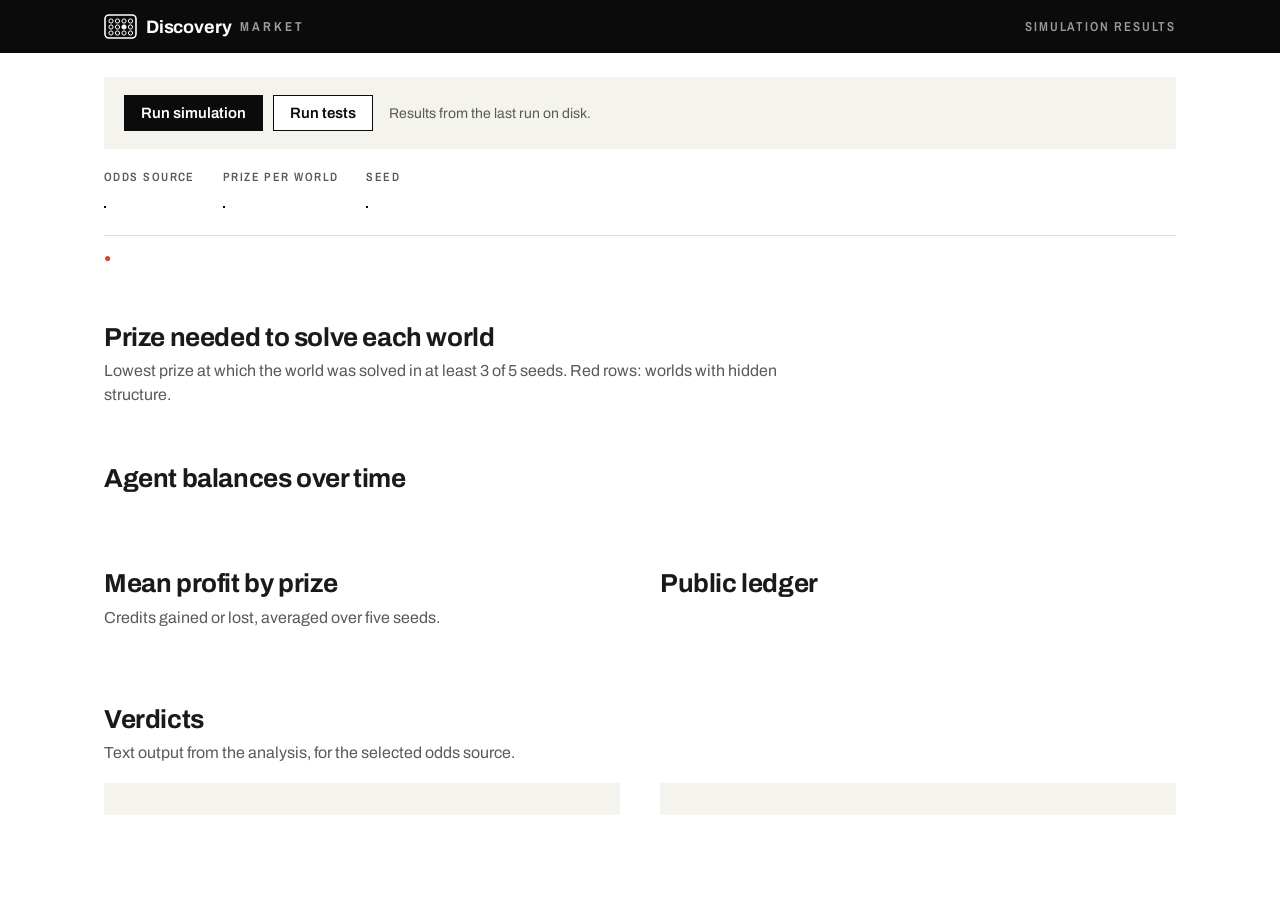
==== report_template.html @ 5d250203 "[app-report] Atomic writes, hardened app, safe embed, provenance, caption, mobile charts, README Co-" ====
<!DOCTYPE html>
<html lang="en">
<head>
<meta charset="utf-8">
<meta name="viewport" content="width=device-width, initial-scale=1">
<title>Discovery Market · Results</title>
<link rel="preconnect" href="https://fonts.googleapis.com">
<link rel="preconnect" href="https://fonts.gstatic.com" crossorigin>
<link href="https://fonts.googleapis.com/css2?family=Archivo+Narrow:wght@500;600;700&family=Archivo:wght@400;600;700&family=IBM+Plex+Mono:wght@400;500&display=swap" rel="stylesheet">
<style>
:root { --black: #0B0B0B; --ink: #1A1A1A; --ink-2: #5A5A56; --rule: #DCDBD5; --paper: #FFFFFF; --soft: #F4F3EE; --red: #D9452B;
  --sans: 'Archivo', system-ui, sans-serif; --cond: 'Archivo Narrow', 'Arial Narrow', sans-serif; --mono: 'IBM Plex Mono', ui-monospace, monospace; }
* { box-sizing: border-box; }
body { margin: 0; background: var(--paper); color: var(--ink); font: 16px/1.5 var(--sans); }
.mast { background: var(--black); color: #fff; }
.mast .in { max-width: 1120px; margin: 0 auto; padding: 14px 24px; display: flex; align-items: center; gap: 24px; flex-wrap: wrap; }
.logo { display: flex; align-items: center; gap: 9px; color: #fff; text-decoration: none; margin-right: auto; }
.lw1 { font: 700 18px/1 var(--sans); letter-spacing: -0.01em; }
.lw2 { font: 700 13px/1 var(--cond); letter-spacing: 0.22em; text-transform: uppercase; color: #9A9A96; }
.mast .page { font: 600 13px var(--cond); letter-spacing: 0.14em; text-transform: uppercase; color: #9A9A96; }
.wrap { max-width: 1120px; margin: 0 auto; padding: 0 24px 96px; }

.bar { display: flex; flex-wrap: wrap; gap: 28px; align-items: flex-end; padding: 20px 0; border-bottom: 1px solid var(--rule); position: sticky; top: 0; background: var(--paper); z-index: 2; }
.ctl label { display: block; font: 600 12px var(--cond); letter-spacing: 0.12em; text-transform: uppercase; color: var(--ink-2); margin-bottom: 6px; }
.seg { display: inline-flex; border: 1px solid var(--black); }
.seg button { font: 600 14px var(--sans); background: #fff; color: var(--ink); border: 0; padding: 7px 12px; cursor: pointer; }
.seg button + button { border-left: 1px solid var(--black); }
.seg button.on { background: var(--black); color: #fff; }
.seg button:focus-visible, .act:focus-visible { outline: 2px solid var(--red); outline-offset: 2px; }

.runbox { background: var(--soft); padding: 18px 20px; margin-top: 24px; display: none; }
.app .runbox { display: block; }
.runbox .row { display: flex; gap: 10px; flex-wrap: wrap; align-items: center; }
.act { font: 600 15px var(--sans); padding: 9px 16px; border: 1px solid var(--black); background: var(--black); color: #fff; cursor: pointer; }
.act.ghost { background: #fff; color: var(--black); }
.act[disabled] { opacity: 0.5; cursor: wait; }
.status { font: 14px var(--sans); color: var(--ink-2); margin-left: 6px; }
.status.ok { color: #1E7A45; } .status.bad { color: var(--red); }
pre.log { margin: 14px 0 0; max-height: 260px; overflow: auto; background: var(--black); color: #E6E6E2; font: 12.5px/1.5 var(--mono); padding: 14px 16px; white-space: pre-wrap; display: none; }
pre.log.show { display: block; }

h2 { font: 700 26px/1.2 var(--sans); letter-spacing: -0.015em; margin: 56px 0 6px; }
.sub { color: var(--ink-2); margin: 0 0 18px; max-width: 720px; }
svg { width: 100%; height: auto; display: block; font-family: var(--sans); }
.legend { display: flex; gap: 18px; flex-wrap: wrap; font-size: 14px; color: var(--ink-2); margin-top: 10px; }
.sw { display: inline-block; width: 18px; height: 3px; vertical-align: middle; margin-right: 6px; }

table { width: 100%; border-collapse: collapse; font-size: 15px; }
th { font: 600 12px var(--cond); letter-spacing: 0.1em; text-transform: uppercase; color: var(--ink-2); text-align: left; padding: 8px 10px 8px 0; border-bottom: 1.5px solid var(--black); }
td { padding: 8px 10px 8px 0; border-bottom: 1px solid var(--rule); }
.r { text-align: right; font-family: var(--mono); font-size: 14px; }
.neg { color: var(--red); }
.scroll { max-height: 360px; overflow: auto; border-bottom: 1.5px solid var(--black); }
.scroll thead th { position: sticky; top: 0; background: #fff; }
.two { display: grid; grid-template-columns: minmax(0, 1fr) minmax(0, 1fr); gap: 40px; }
pre.verdict { background: var(--soft); padding: 16px 18px; font: 13px/1.55 var(--mono); white-space: pre-wrap; margin: 0; }
.empty { color: var(--ink-2); font-style: italic; padding: 14px 0; }
.prov { margin: 14px 0 0; font: 600 12px var(--cond); letter-spacing: 0.1em; text-transform: uppercase; color: var(--ink-2); }
.prov::before { content: "● "; color: var(--red); }
@media (max-width: 760px) { .two { grid-template-columns: minmax(0, 1fr); } .bar { position: static; } #clearing, #balances { overflow-x: auto; } #clearing svg, #balances svg { min-width: 720px; } }
</style>
</head>
<body>
<header class="mast"><div class="in">
  <a class="logo" href="index.html"><svg width="33" height="25" viewBox="0 0 33 25" aria-hidden="true"><rect x="1" y="1" width="31" height="23" rx="4" fill="none" stroke="#fff" stroke-width="1.6"/><g fill="none" stroke="#fff" stroke-width="1"><circle cx="7" cy="7" r="2.1"/><circle cx="13.5" cy="7" r="2.1"/><circle cx="20" cy="7" r="2.1"/><circle cx="26.5" cy="7" r="2.1"/><circle cx="7" cy="13" r="2.1"/><circle cx="13.5" cy="13" r="2.1"/><circle cx="20" cy="13" r="2.1" fill="#fff"/><circle cx="26.5" cy="13" r="2.1"/><circle cx="7" cy="19" r="2.1"/><circle cx="13.5" cy="19" r="2.1"/><circle cx="20" cy="19" r="2.1"/><circle cx="26.5" cy="19" r="2.1"/></g></svg><span class="lw1">Discovery</span><span class="lw2">Market</span></a>
  <span class="page">Simulation results</span>
</div></header>

<main class="wrap">

<section class="runbox">
  <div class="row">
    <button class="act" id="btnRun">Run simulation</button>
    <button class="act ghost" id="btnTest">Run tests</button>
    <span class="status" id="status">Results from the last run on disk.</span>
  </div>
  <pre class="log" id="log"></pre>
</section>

<div class="bar">
  <div class="ctl"><label>Odds source</label><div class="seg" id="segSource"></div></div>
  <div class="ctl"><label>Prize per world</label><div class="seg" id="segPrize"></div></div>
  <div class="ctl"><label>Seed</label><div class="seg" id="segSeed"></div></div>
</div>
<p class="prov" id="prov"></p>

<h2>Prize needed to solve each world</h2>
<p class="sub">Lowest prize at which the world was solved in at least 3 of 5 seeds. Red rows: worlds with hidden structure.</p>
<div id="clearing"></div>

<h2>Agent balances over time</h2>
<p class="sub" id="balSub"></p>
<div id="balances"></div>
<div class="legend" id="balLegend"></div>

<div class="two">
  <div>
    <h2>Mean profit by prize</h2>
    <p class="sub">Credits gained or lost, averaged over five seeds.</p>
    <div id="profits"></div>
  </div>
  <div>
    <h2>Public ledger</h2>
    <p class="sub" id="ledSub"></p>
    <div id="ledger"></div>
  </div>
</div>

<h2>Verdicts</h2>
<p class="sub">Text output from the analysis, for the selected odds source.</p>
<div class="two"><pre class="verdict" id="vH1"></pre><pre class="verdict" id="vH2"></pre></div>

</main>

<script>
let DATA = /*__DATA__*/null;
const COLORS = { "opus-4.7": "#0B0B0B", "gpt-5.5": "#D9452B", "sonnet-4.6": "#8A8A85", "qwen3.5-397b": "#2F6FA8" };
const state = { source: "power", prize: 100, seed: 0 };
const $ = id => document.getElementById(id);
const esc = s => String(s).replace(/[&<>"]/g, c => ({ "&": "&amp;", "<": "&lt;", ">": "&gt;", '"': "&quot;" }[c]));
const fmt = v => (v > 0 ? "+" : v < 0 ? "−" : "") + Math.abs(Math.round(v * 10) / 10);
const nice = w => w.replace(/_/g, " ").replace(/^./, c => c.toUpperCase());

function seg(el, values, key, label) {
  el.innerHTML = values.map(v => `<button data-v="${v}" class="${String(v) === String(state[key]) ? "on" : ""}">${label ? label(v) : v}</button>`).join("");
  el.onclick = e => {
    const b = e.target.closest("button"); if (!b) return;
    state[key] = typeof state[key] === "number" ? Number(b.dataset.v) : b.dataset.v;
    render();
  };
}

function runId() { return `track_a_${state.source}_prize${state.prize}_seed${state.seed}`; }

function drawClearing() {
  const levels = [...DATA.prizes, "never"];
  const worlds = Object.keys(DATA.clearing[state.source]);
  const W = 1000, rowH = 34, top = 34, left = 170, right = 30, H = top + worlds.length * rowH + 10;
  const x = i => left + i * ((W - left - right) / (levels.length - 1));
  let s = `<svg viewBox="0 0 ${W} ${H}" role="img" aria-label="Clearing prize per world">`;
  levels.forEach((l, i) => {
    s += `<line x1="${x(i)}" y1="${top - 8}" x2="${x(i)}" y2="${H - 6}" stroke="#ECEBE6"/>`;
    s += `<text x="${x(i)}" y="18" font-size="13" text-anchor="middle" fill="#5A5A56">${l === "never" ? "never" : l}</text>`;
  });
  worlds.forEach((w, r) => {
    const y = top + r * rowH + rowH / 2, hid = DATA.hidden.includes(w);
    s += `<text x="${left - 16}" y="${y + 5}" font-size="15" text-anchor="end" fill="${hid ? "#D9452B" : "#1A1A1A"}" font-weight="${hid ? 600 : 400}">${nice(w)}</text>`;
    DATA.sources.forEach(src => {
      if (src === state.source) return;
      const i = levels.indexOf(DATA.clearing[src][w]);
      s += `<circle cx="${x(i)}" cy="${y}" r="7" fill="none" stroke="#B8B7B1" stroke-width="1.5"><title>${src}: ${DATA.clearing[src][w]}</title></circle>`;
    });
    const i = levels.indexOf(DATA.clearing[state.source][w]);
    s += `<circle cx="${x(i)}" cy="${y}" r="8" fill="${hid ? "#D9452B" : "#0B0B0B"}"><title>${state.source}: ${DATA.clearing[state.source][w]}</title></circle>`;
  });
  s += `</svg><div class="legend"><span><span class="sw" style="background:#0B0B0B;height:10px;width:10px;border-radius:50%"></span>${esc(state.source)} odds</span><span><span class="sw" style="border:1.5px solid #B8B7B1;height:10px;width:10px;border-radius:50%;background:none"></span>other odds sources, for comparison</span></div>`;
  $("clearing").innerHTML = s;
}

function drawBalances() {
  const run = DATA.balances[runId()];
  $("balSub").textContent = `${state.source} odds, prize ${state.prize} per world, seed ${state.seed}. Every agent starts with 100 credits. Each step is one payment: a run fee or a prize.`;
  if (!run || !run.steps) {
    $("balances").innerHTML = `<p class="empty">No bids in this run, since the prize never covered the expected cost.</p>`; $("balLegend").innerHTML = ""; return;
  }
  const series = run.points, N = run.steps, W = 1000, H = 340, L = 56, R = 120, Tp = 16, B = 40;
  let all = [];
  DATA.agents.forEach(a => series[a].forEach(p => all.push(p[1])));
  let lo = Math.min(0, ...all), hi = Math.max(100, ...all); const pad = (hi - lo) * 0.08; lo -= pad; hi += pad;
  const X = n => L + n / N * (W - L - R), Y = v => Tp + (hi - v) / (hi - lo) * (H - Tp - B);
  let s = `<svg viewBox="0 0 ${W} ${H}" role="img" aria-label="Agent balances, payment by payment">`;
  const step = (hi - lo) > 400 ? 100 : (hi - lo) > 160 ? 50 : 25;
  for (let v = Math.ceil(lo / step) * step; v <= hi; v += step) {
    s += `<line x1="${L}" y1="${Y(v)}" x2="${W - R}" y2="${Y(v)}" stroke="${v === 100 ? "#B8B7B1" : "#ECEBE6"}" ${v === 100 ? 'stroke-dasharray="4 4"' : ""}/>`;
    s += `<text x="${L - 8}" y="${Y(v) + 4}" font-size="12" text-anchor="end" fill="#5A5A56">${v}</text>`;
  }
  const every = Math.max(1, Math.ceil(run.ticks.length / 12));
  run.ticks.forEach(([n, t], i) => {
    if (n === 0) return;
    s += `<line x1="${X(n)}" y1="${Tp}" x2="${X(n)}" y2="${H - B}" stroke="#ECEBE6"/>`;
    if (i % every === 0) s += `<text x="${X(n)}" y="${H - 22}" font-size="11" text-anchor="middle" fill="#8A8A85">t${t}</text>`;
  });
  s += `<text x="${(L + W - R) / 2}" y="${H - 4}" font-size="12" text-anchor="middle" fill="#1A1A1A">Payments in order (${N} total); gridlines mark market ticks</text>`;
  const ends = [];
  DATA.agents.forEach(a => {
    const pts = series[a]; let d = "", last = null;
    pts.forEach(([n, v]) => { d += last === null ? `M${X(n)},${Y(v)}` : `H${X(n)}V${Y(v)}`; last = v; });
    d += `H${X(N)}`;
    s += `<path d="${d}" fill="none" stroke="${COLORS[a]}" stroke-width="2.2"/>`;
    ends.push([a, last]);
  });
  ends.sort((p, q) => q[1] - p[1]);
  let prevY = -1e9;
  ends.forEach(([a, v]) => {
    let y = Math.max(Y(v) + 4, prevY + 15); prevY = y;
    s += `<text x="${W - R + 8}" y="${y}" font-size="12" fill="${COLORS[a]}" font-weight="600">${a} ${Math.round(v)}</text>`;
  });
  $("balances").innerHTML = s + "</svg>";
  $("balLegend").innerHTML = `<span><span class="sw" style="background:none;border-top:2px dashed #B8B7B1;height:0"></span>starting balance, 100 credits</span>`;
}

function drawProfits() {
  const p = DATA.profits[state.source];
  let s = `<table><thead><tr><th>Agent</th>${DATA.prizes.map(z => `<th class="r">${z}</th>`).join("")}</tr></thead><tbody>`;
  DATA.agents.forEach(a => {
    s += `<tr><td><span class="sw" style="background:${COLORS[a]}"></span>${a}</td>`;
    DATA.prizes.forEach(z => {
      const v = p[String(z)][a];
      const sel = z === state.prize ? "font-weight:600;background:#F4F3EE" : "";
      s += `<td class="r ${v < 0 ? "neg" : ""}" style="${sel}">${v === 0 ? "0" : fmt(v)}</td>`;
    });
    s += "</tr>";
  });
  $("profits").innerHTML = s + "</tbody></table>";
}

function drawLedger() {
  const rows = DATA.ledger[runId()] || [];
  const fails = rows.filter(r => !r[3]).length;
  $("ledSub").textContent = rows.length ? `${rows.length} attempts in this run: ${rows.length - fails} passes, ${fails} failures.` : "No attempts in this run, since no agent found a bid worth the cost.";
  if (!rows.length) { $("ledger").innerHTML = ""; return; }
  let s = `<div class="scroll"><table><thead><tr><th>Public at tick</th><th>World</th><th>Agent</th><th>Result</th><th class="r">Cost</th></tr></thead><tbody>`;
  rows.forEach(([tick, w, a, ok, c]) => {
    s += `<tr><td class="r" style="text-align:left">${tick ?? "–"}</td><td>${nice(w)}</td><td>${a}</td><td class="${ok ? "" : "neg"}">${ok ? "Pass" : "Fail"}</td><td class="r">${c}</td></tr>`;
  });
  $("ledger").innerHTML = s + "</tbody></table></div>";
}

function render() {
  $("prov").textContent = DATA.provenance ? DATA.provenance.label : "";
  $("prov").dataset.kind = DATA.provenance ? DATA.provenance.kind : "";
  seg($("segSource"), DATA.sources, "source");
  seg($("segPrize"), DATA.prizes, "prize");
  seg($("segSeed"), DATA.seeds, "seed");
  drawClearing(); drawBalances(); drawProfits(); drawLedger();
  $("vH1").textContent = DATA.verdicts[`h1_${state.source}`] || "";
  $("vH2").textContent = DATA.verdicts[`h2_${state.source}`] || "";
}

async function call(path, btn, label) {
  const btns = document.querySelectorAll(".act"); btns.forEach(b => b.disabled = true);
  const st = $("status"); st.className = "status"; st.textContent = `${label}…`;
  const log = $("log"); log.classList.add("show"); log.textContent = "";
  try {
    const r = await fetch(path, { method: "POST" }); const j = await r.json();
    log.textContent = j.output; log.scrollTop = log.scrollHeight;
    st.className = "status " + (j.ok ? "ok" : "bad");
    st.textContent = j.ok ? `${label} finished in ${j.seconds}s.` : `${label} failed. Details in the log below.`;
    if (j.ok && path === "/api/run") { DATA = await (await fetch("/api/data")).json(); render(); }
  } catch (e) {
    st.className = "status bad"; st.textContent = "No response from the app server.";
  } finally { btns.forEach(b => b.disabled = false); }
}

(async function init() {
  // No embedded data means app.py served the page: fetch live data and show the run buttons.
  if (!DATA) {
    document.body.classList.add("app");
    DATA = await (await fetch("/api/data")).json();
  } else {
    document.querySelector(".logo").href = "../index.html";
  }
  $("btnRun").onclick = () => call("/api/run", $("btnRun"), "Simulation");
  $("btnTest").onclick = () => call("/api/test", $("btnTest"), "Tests");
  render();
})();
</script>
</body>
</html>
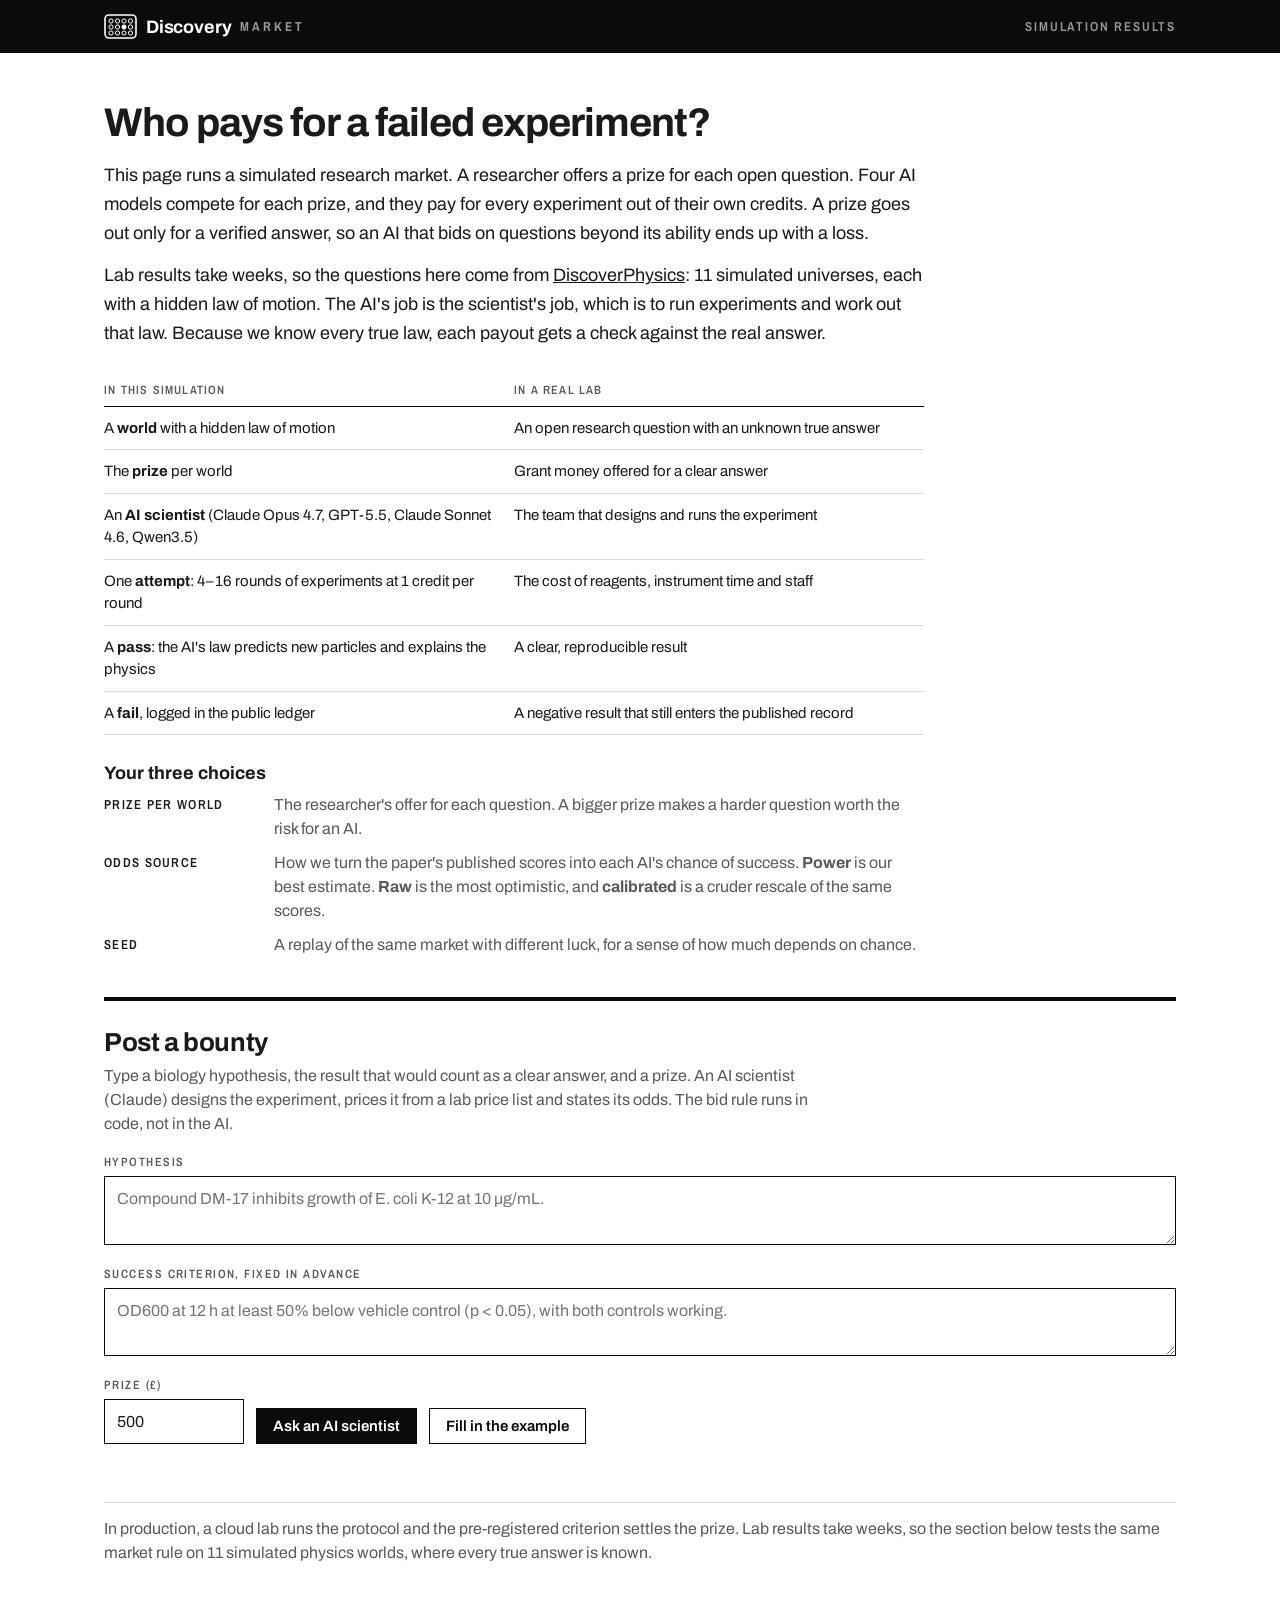
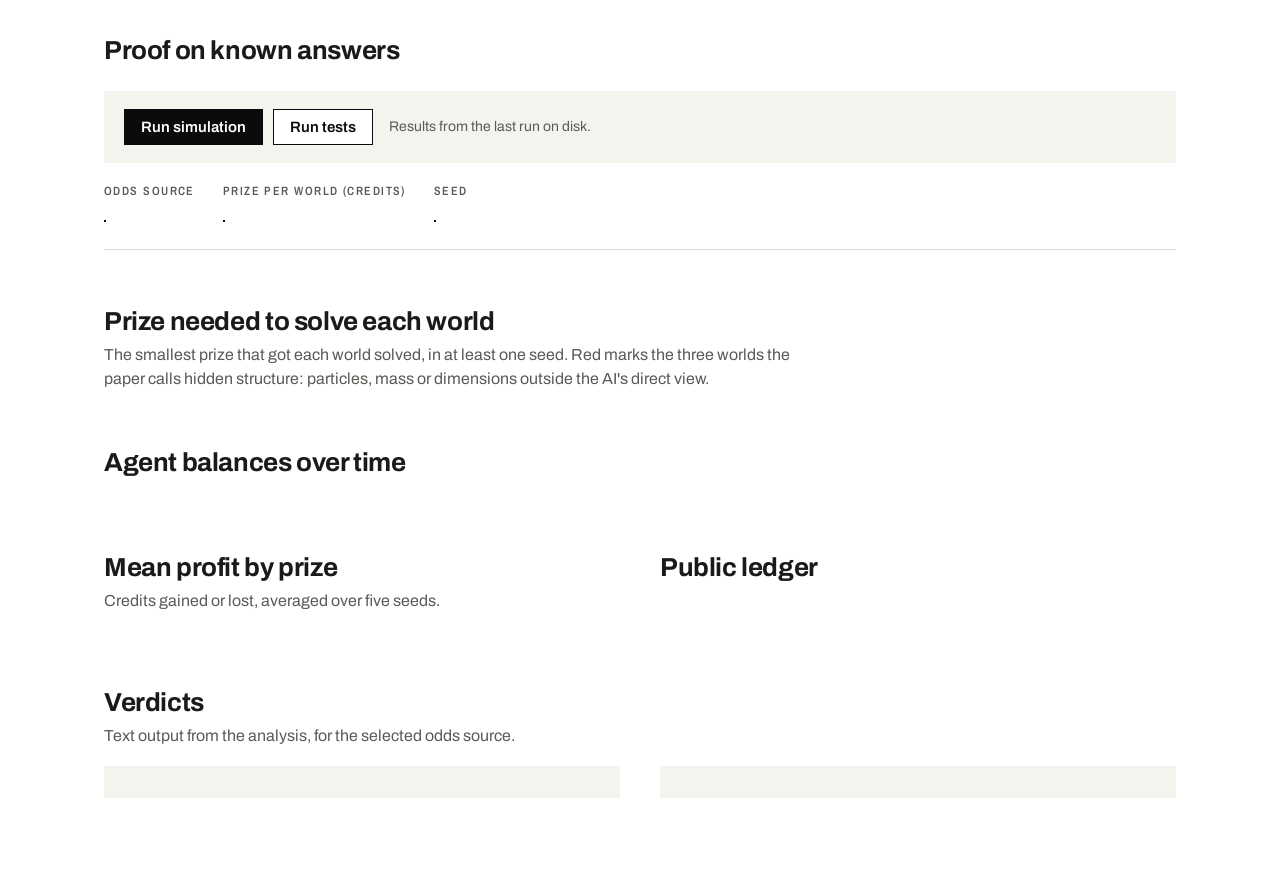
==== commit 3090a35d: "Merge real-attempts into review/dp-venue-fixes; keep upstream SubmittedAttempt Co-Authored-By: Devin" ====
--- a/report_template.html
+++ b/report_template.html
@@ -28,6 +28,38 @@
 .seg button.on { background: var(--black); color: #fff; }
 .seg button:focus-visible, .act:focus-visible { outline: 2px solid var(--red); outline-offset: 2px; }
 
+.intro { padding: 48px 0 8px; max-width: 820px; }
+.intro h1 { font: 700 40px/1.1 var(--sans); letter-spacing: -0.025em; margin: 0 0 16px; }
+.lede { font-size: 18px; line-height: 1.6; color: var(--ink); margin: 0 0 14px; }
+.intro a { color: var(--ink); }
+.map { margin: 26px 0 8px; }
+.map td { vertical-align: top; padding: 10px 16px 10px 0; }
+.map td:first-child { width: 50%; }
+.intro h3 { font: 700 18px var(--sans); margin: 28px 0 10px; }
+.choices { display: grid; grid-template-columns: 150px minmax(0, 1fr); gap: 10px 20px; margin: 0; }
+.choices dt { font: 600 13px var(--cond); letter-spacing: 0.1em; text-transform: uppercase; padding-top: 3px; }
+.choices dd { margin: 0; color: var(--ink-2); }
+@media (max-width: 760px) { .choices { grid-template-columns: minmax(0, 1fr); gap: 2px; } .choices dd { margin-bottom: 10px; } .map td:first-child { width: auto; } }
+.bounty { display: none; border-top: 4px solid var(--black); margin-top: 32px; padding-top: 8px; }
+.app .bounty { display: block; }
+.bounty h2 { margin-top: 18px; }
+.bounty label { display: block; font: 600 12px var(--cond); letter-spacing: 0.12em; text-transform: uppercase; color: var(--ink-2); margin: 14px 0 6px; }
+.bounty textarea, .bounty input { width: 100%; font: 16px/1.45 var(--sans); padding: 10px 12px; border: 1px solid var(--black); background: #fff; color: var(--ink); resize: vertical; }
+.bounty textarea:focus, .bounty input:focus { outline: 2px solid var(--red); outline-offset: 1px; }
+.brow { display: flex; gap: 12px; align-items: flex-end; flex-wrap: wrap; }
+.brow > div { width: 140px; }
+.err { color: var(--red); font-size: 14px; margin: 8px 0 0; min-height: 1em; }
+.note { color: var(--ink-2); font-size: 14px; margin: 4px 0 0; }
+.verdictline { font: 700 24px/1.3 var(--sans); letter-spacing: -0.01em; margin: 28px 0 6px; }
+.verdictline.yes { color: #1E7A45; } .verdictline.no { color: var(--red); }
+.bgrid { display: grid; grid-template-columns: minmax(0, 1.2fr) minmax(0, 1fr); gap: 40px; margin-top: 18px; }
+.bgrid h3 { font: 700 15px var(--sans); margin: 0 0 8px; }
+.bgrid ol, .bgrid ul { margin: 0 0 18px; padding-left: 20px; }
+.bgrid li { margin-bottom: 4px; }
+.tag { display: inline-block; font: 600 12px var(--cond); letter-spacing: 0.1em; text-transform: uppercase; padding: 3px 7px; background: var(--soft); margin-right: 6px; }
+.bridge { margin: 36px 0 0; padding: 14px 0; border-top: 1px solid var(--rule); color: var(--ink-2); }
+h2.proof { display: none; } .app h2.proof { display: block; }
+@media (max-width: 760px) { .bgrid { grid-template-columns: minmax(0, 1fr); } }
 .runbox { background: var(--soft); padding: 18px 20px; margin-top: 24px; display: none; }
 .app .runbox { display: block; }
 .runbox .row { display: flex; gap: 10px; flex-wrap: wrap; align-items: center; }
@@ -55,9 +87,7 @@
 .two { display: grid; grid-template-columns: minmax(0, 1fr) minmax(0, 1fr); gap: 40px; }
 pre.verdict { background: var(--soft); padding: 16px 18px; font: 13px/1.55 var(--mono); white-space: pre-wrap; margin: 0; }
 .empty { color: var(--ink-2); font-style: italic; padding: 14px 0; }
-.prov { margin: 14px 0 0; font: 600 12px var(--cond); letter-spacing: 0.1em; text-transform: uppercase; color: var(--ink-2); }
-.prov::before { content: "● "; color: var(--red); }
-@media (max-width: 760px) { .two { grid-template-columns: minmax(0, 1fr); } .bar { position: static; } #clearing, #balances { overflow-x: auto; } #clearing svg, #balances svg { min-width: 720px; } }
+@media (max-width: 760px) { .two { grid-template-columns: minmax(0, 1fr); } .bar { position: static; } }
 </style>
 </head>
 <body>
@@ -68,6 +98,52 @@
 
 <main class="wrap">
 
+<section class="intro">
+  <h1>Who pays for a failed experiment?</h1>
+  <p class="lede">This page runs a simulated research market. A researcher offers a prize for each open question. Four AI models compete for each prize, and they pay for every experiment out of their own credits. A prize goes out only for a verified answer, so an AI that bids on questions beyond its ability ends up with a loss.</p>
+  <p class="lede">Lab results take weeks, so the questions here come from <a href="https://arxiv.org/abs/2605.26087">DiscoverPhysics</a>: 11 simulated universes, each with a hidden law of motion. The AI's job is the scientist's job, which is to run experiments and work out that law. Because we know every true law, each payout gets a check against the real answer.</p>
+
+  <table class="map">
+    <thead><tr><th>In this simulation</th><th>In a real lab</th></tr></thead>
+    <tbody>
+      <tr><td>A <b>world</b> with a hidden law of motion</td><td>An open research question with an unknown true answer</td></tr>
+      <tr><td>The <b>prize</b> per world</td><td>Grant money offered for a clear answer</td></tr>
+      <tr><td>An <b>AI scientist</b> (Claude Opus 4.7, GPT-5.5, Claude Sonnet 4.6, Qwen3.5)</td><td>The team that designs and runs the experiment</td></tr>
+      <tr><td>One <b>attempt</b>: 4–16 rounds of experiments at 1 credit per round</td><td>The cost of reagents, instrument time and staff</td></tr>
+      <tr><td>A <b>pass</b>: the AI's law predicts new particles and explains the physics</td><td>A clear, reproducible result</td></tr>
+      <tr><td>A <b>fail</b>, logged in the public ledger</td><td>A negative result that still enters the published record</td></tr>
+    </tbody>
+  </table>
+
+  <h3>Your three choices</h3>
+  <dl class="choices">
+    <dt>Prize per world</dt><dd>The researcher's offer for each question. A bigger prize makes a harder question worth the risk for an AI.</dd>
+    <dt>Odds source</dt><dd>How we turn the paper's published scores into each AI's chance of success. <b>Power</b> is our best estimate. <b>Raw</b> is the most optimistic, and <b>calibrated</b> is a cruder rescale of the same scores.</dd>
+    <dt>Seed</dt><dd>A replay of the same market with different luck, for a sense of how much depends on chance.</dd>
+  </dl>
+</section>
+
+<section class="bounty">
+  <h2>Post a bounty</h2>
+  <p class="sub">Type a biology hypothesis, the result that would count as a clear answer, and a prize. An AI scientist (Claude) designs the experiment, prices it from a lab price list and states its odds. The bid rule runs in code, not in the AI.</p>
+  <form id="bForm" novalidate>
+    <label for="bHyp">Hypothesis</label>
+    <textarea id="bHyp" rows="2" placeholder="Compound DM-17 inhibits growth of E. coli K-12 at 10 µg/mL."></textarea>
+    <label for="bCrit">Success criterion, fixed in advance</label>
+    <textarea id="bCrit" rows="2" placeholder="OD600 at 12 h at least 50% below vehicle control (p &lt; 0.05), with both controls working."></textarea>
+    <div class="brow">
+      <div><label for="bPrize">Prize (£)</label><input id="bPrize" type="number" min="1" step="1" value="500"></div>
+      <button type="submit" class="act" id="bGo">Ask an AI scientist</button>
+      <button type="button" class="act ghost" id="bEx">Fill in the example</button>
+    </div>
+    <p class="err" id="bErr"></p>
+    <p class="note" id="bMode"></p>
+  </form>
+  <div id="bOut"></div>
+  <p class="bridge">In production, a cloud lab runs the protocol and the pre-registered criterion settles the prize. Lab results take weeks, so the section below tests the same market rule on 11 simulated physics worlds, where every true answer is known.</p>
+</section>
+
+<h2 class="proof">Proof on known answers</h2>
 <section class="runbox">
   <div class="row">
     <button class="act" id="btnRun">Run simulation</button>
@@ -79,13 +155,12 @@
 
 <div class="bar">
   <div class="ctl"><label>Odds source</label><div class="seg" id="segSource"></div></div>
-  <div class="ctl"><label>Prize per world</label><div class="seg" id="segPrize"></div></div>
+  <div class="ctl"><label>Prize per world (credits)</label><div class="seg" id="segPrize"></div></div>
   <div class="ctl"><label>Seed</label><div class="seg" id="segSeed"></div></div>
 </div>
-<p class="prov" id="prov"></p>
 
 <h2>Prize needed to solve each world</h2>
-<p class="sub">Lowest prize at which the world was solved in at least 3 of 5 seeds. Red rows: worlds with hidden structure.</p>
+<p class="sub">The smallest prize that got each world solved, in at least one seed. Red marks the three worlds the paper calls hidden structure: particles, mass or dimensions outside the AI's direct view.</p>
 <div id="clearing"></div>
 
 <h2>Agent balances over time</h2>
@@ -135,7 +210,7 @@
 function drawClearing() {
   const levels = [...DATA.prizes, "never"];
   const worlds = Object.keys(DATA.clearing[state.source]);
-  const W = 1000, rowH = 34, top = 34, left = 170, right = 30, H = top + worlds.length * rowH + 10;
+  const W = 1000, rowH = 44, top = 34, left = 330, right = 30, H = top + worlds.length * rowH + 10;
   const x = i => left + i * ((W - left - right) / (levels.length - 1));
   let s = `<svg viewBox="0 0 ${W} ${H}" role="img" aria-label="Clearing prize per world">`;
   levels.forEach((l, i) => {
@@ -144,7 +219,8 @@
   });
   worlds.forEach((w, r) => {
     const y = top + r * rowH + rowH / 2, hid = DATA.hidden.includes(w);
-    s += `<text x="${left - 16}" y="${y + 5}" font-size="15" text-anchor="end" fill="${hid ? "#D9452B" : "#1A1A1A"}" font-weight="${hid ? 600 : 400}">${nice(w)}</text>`;
+    s += `<text x="0" y="${y - 3}" font-size="15" fill="${hid ? "#D9452B" : "#1A1A1A"}" font-weight="600">${nice(w)}</text>`;
+    s += `<text x="0" y="${y + 14}" font-size="12.5" fill="#5A5A56">${esc((DATA.notes || {})[w] || "")}</text>`;
     DATA.sources.forEach(src => {
       if (src === state.source) return;
       const i = levels.indexOf(DATA.clearing[src][w]);
@@ -227,14 +303,72 @@
 }
 
 function render() {
-  $("prov").textContent = DATA.provenance ? DATA.provenance.label : "";
-  $("prov").dataset.kind = DATA.provenance ? DATA.provenance.kind : "";
   seg($("segSource"), DATA.sources, "source");
   seg($("segPrize"), DATA.prizes, "prize");
   seg($("segSeed"), DATA.seeds, "seed");
   drawClearing(); drawBalances(); drawProfits(); drawLedger();
   $("vH1").textContent = DATA.verdicts[`h1_${state.source}`] || "";
   $("vH2").textContent = DATA.verdicts[`h2_${state.source}`] || "";
+}
+
+
+function oddsBar(p, be) {
+  const W = 620, H = 64, L = 4, R = 4, X = v => L + Math.min(v, 1) * (W - L - R);
+  const lab = (x, y, t, c, w) => `<text x="${x}" y="${y}" font-size="13" font-weight="${w}" fill="${c}" text-anchor="${x > W * 0.7 ? "end" : "start"}">${t}</text>`;
+  return `<svg viewBox="0 0 ${W} ${H}" style="max-width:${W}px" role="img" aria-label="Stated chance ${Math.round(p * 100)} percent against break-even ${Math.round(be * 100)} percent">
+    <rect x="${L}" y="20" width="${W - L - R}" height="14" fill="#F4F3EE"/>
+    <rect x="${L}" y="20" width="${X(p) - L}" height="14" fill="${p > be ? "#0B0B0B" : "#D9452B"}"/>
+    <line x1="${X(be)}" y1="16" x2="${X(be)}" y2="38" stroke="#D9452B" stroke-width="2" stroke-dasharray="3 3"/>
+    ${lab(X(p), 13, `AI's stated chance ${Math.round(p * 100)}%`, "#0B0B0B", 600)}
+    ${lab(X(be), 54, `break-even ${Math.round(be * 100)}%`, "#D9452B", 400)}</svg>`;
+}
+
+function showBounty(r) {
+  const d = r.design, k = r.decision, li = k.line_items;
+  const src = r.source === "live" ? `<span class="tag">Live · ${esc(r.model)}</span>` : `<span class="tag">Saved example</span>`;
+  $("bOut").innerHTML = `
+    <p class="verdictline ${k.bids ? "yes" : "no"}">${esc(k.reason)}</p>
+    <p class="note">${src}${esc(r.request.hypothesis)} · prize £${r.request.prize}</p>
+    ${oddsBar(k.p, k.break_even)}
+    <div class="bgrid">
+      <div>
+        <h3>Proposed protocol</h3><ol>${d.protocol_steps.map(x => `<li>${esc(x)}</li>`).join("")}</ol>
+        <h3>Controls</h3><ul>${d.controls.map(x => `<li>${esc(x)}</li>`).join("")}</ul>
+        <h3>Result that would refute the hypothesis</h3><p>${esc(d.result_that_would_refute)}</p>
+      </div>
+      <div>
+        <h3>Cost, from the lab price list</h3>
+        <table><thead><tr><th>Item</th><th class="r">Qty</th><th class="r">£</th></tr></thead><tbody>
+        ${li.map(x => `<tr><td>${esc(x.item)}</td><td class="r">${x.quantity}</td><td class="r">${x.cost.toFixed(2)}</td></tr>`).join("")}
+        <tr><td><b>Total</b></td><td></td><td class="r"><b>${k.cost.toFixed(2)}</b></td></tr></tbody></table>
+        <h3 style="margin-top:18px">Why ${Math.round(k.p * 100)}%</h3><p>${esc(d.why_this_probability)}</p>
+        <h3>Main risks</h3><ul>${d.main_risks.map(x => `<li>${esc(x)}</li>`).join("")}</ul>
+        <h3>Biosafety</h3><p>BSL-${d.biosafety_level}. ${esc(d.safety_notes)}</p>
+      </div>
+    </div>`;
+}
+
+async function initBounty() {
+  const info = await (await fetch("/api/bounty/info")).json();
+  $("bMode").textContent = info.live
+    ? `Live mode: each request calls ${info.model}.`
+    : "No ANTHROPIC_API_KEY found, so the button shows a saved example instead of a live design. Add the key to a .env file and restart the app for live mode.";
+  $("bEx").onclick = () => { $("bHyp").value = info.example.hypothesis; $("bCrit").value = info.example.criterion; $("bPrize").value = info.example.prize; $("bErr").textContent = ""; };
+  ["bHyp", "bCrit", "bPrize"].forEach(id => $(id).addEventListener("input", () => { $("bErr").textContent = ""; }));
+  $("bForm").onsubmit = async e => {
+    e.preventDefault();
+    const hyp = $("bHyp").value.trim(), crit = $("bCrit").value.trim(), prize = Number($("bPrize").value);
+    if (info.live && (!hyp || !crit)) { $("bErr").textContent = "Enter a hypothesis and a success criterion first."; return; }
+    if (info.live && !(prize > 0)) { $("bErr").textContent = "Enter a prize above zero."; return; }
+    const go = $("bGo"); go.disabled = true; go.textContent = info.live ? "Designing the experiment…" : "Loading the example…";
+    try {
+      const r = await (await fetch("/api/bounty", { method: "POST", headers: { "Content-Type": "application/json" },
+        body: JSON.stringify(info.live ? { hypothesis: hyp, criterion: crit, prize } : info.example) })).json();
+      if (!r.ok) { $("bErr").textContent = r.error; return; }
+      showBounty(r);
+    } catch (err) { $("bErr").textContent = "No response from the app server."; }
+    finally { go.disabled = false; go.textContent = "Ask an AI scientist"; }
+  };
 }
 
 async function call(path, btn, label) {
@@ -245,7 +379,7 @@
     const r = await fetch(path, { method: "POST" }); const j = await r.json();
     log.textContent = j.output; log.scrollTop = log.scrollHeight;
     st.className = "status " + (j.ok ? "ok" : "bad");
-    st.textContent = j.ok ? `${label} finished in ${j.seconds}s.` : `${label} failed. Details in the log below.`;
+    st.textContent = j.ok ? `${label} finished in ${j.seconds}s.` : `${label} failed. Details in the log.`;
     if (j.ok && path === "/api/run") { DATA = await (await fetch("/api/data")).json(); render(); }
   } catch (e) {
     st.className = "status bad"; st.textContent = "No response from the app server.";
@@ -257,6 +391,7 @@
   if (!DATA) {
     document.body.classList.add("app");
     DATA = await (await fetch("/api/data")).json();
+    initBounty();
   } else {
     document.querySelector(".logo").href = "../index.html";
   }
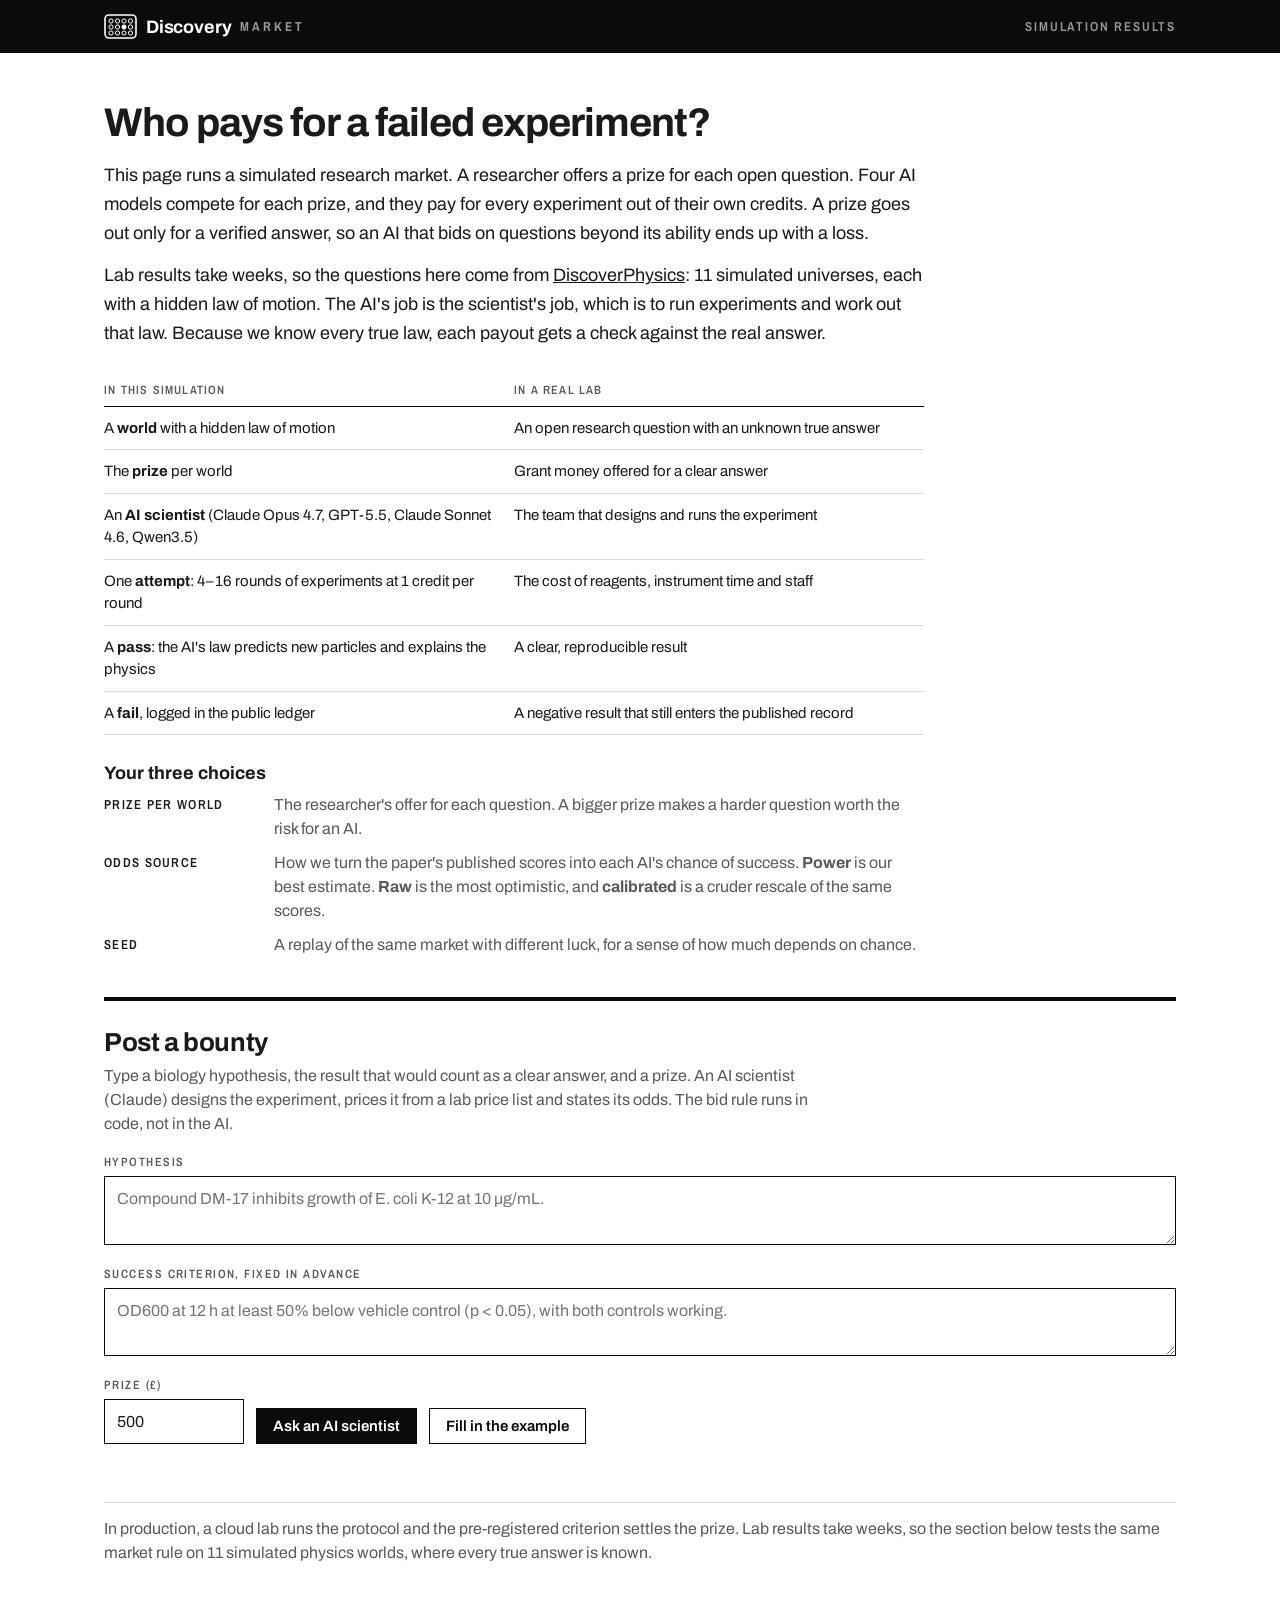
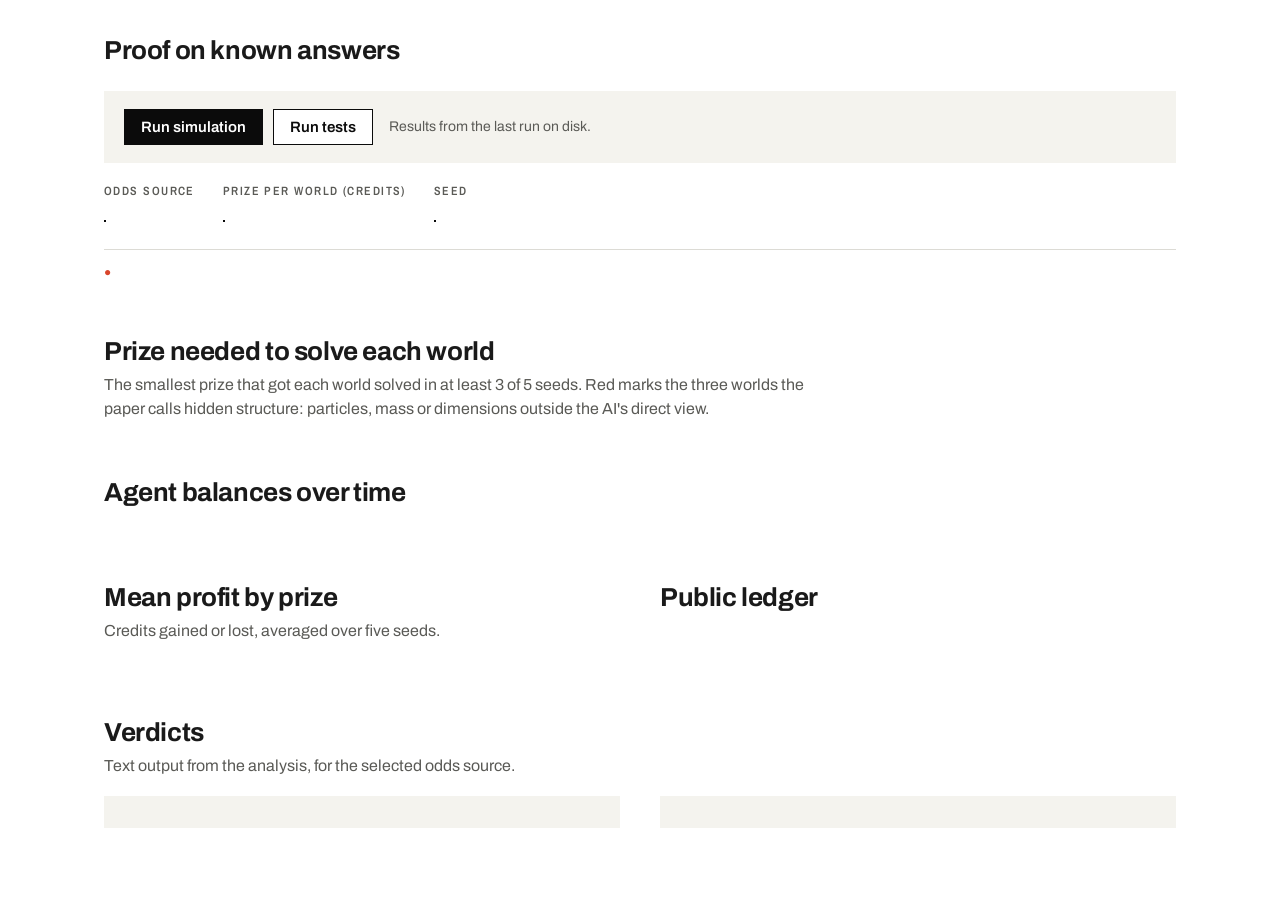
==== commit 527b8884: "Merge 04840d1 into review/repro-dashboard-fixes (bounty routes behind localhost check, caption rule)" ====
--- a/report_template.html
+++ b/report_template.html
@@ -87,7 +87,9 @@
 .two { display: grid; grid-template-columns: minmax(0, 1fr) minmax(0, 1fr); gap: 40px; }
 pre.verdict { background: var(--soft); padding: 16px 18px; font: 13px/1.55 var(--mono); white-space: pre-wrap; margin: 0; }
 .empty { color: var(--ink-2); font-style: italic; padding: 14px 0; }
-@media (max-width: 760px) { .two { grid-template-columns: minmax(0, 1fr); } .bar { position: static; } }
+.prov { margin: 14px 0 0; font: 600 12px var(--cond); letter-spacing: 0.1em; text-transform: uppercase; color: var(--ink-2); }
+.prov::before { content: "● "; color: var(--red); }
+@media (max-width: 760px) { .two { grid-template-columns: minmax(0, 1fr); } .bar { position: static; } #clearing, #balances { overflow-x: auto; } #clearing svg, #balances svg { min-width: 720px; } }
 </style>
 </head>
 <body>
@@ -158,9 +160,10 @@
   <div class="ctl"><label>Prize per world (credits)</label><div class="seg" id="segPrize"></div></div>
   <div class="ctl"><label>Seed</label><div class="seg" id="segSeed"></div></div>
 </div>
+<p class="prov" id="prov"></p>
 
 <h2>Prize needed to solve each world</h2>
-<p class="sub">The smallest prize that got each world solved, in at least one seed. Red marks the three worlds the paper calls hidden structure: particles, mass or dimensions outside the AI's direct view.</p>
+<p class="sub">The smallest prize that got each world solved in at least 3 of 5 seeds. Red marks the three worlds the paper calls hidden structure: particles, mass or dimensions outside the AI's direct view.</p>
 <div id="clearing"></div>
 
 <h2>Agent balances over time</h2>
@@ -303,6 +306,8 @@
 }
 
 function render() {
+  $("prov").textContent = DATA.provenance ? DATA.provenance.label : "";
+  $("prov").dataset.kind = DATA.provenance ? DATA.provenance.kind : "";
   seg($("segSource"), DATA.sources, "source");
   seg($("segPrize"), DATA.prizes, "prize");
   seg($("segSeed"), DATA.seeds, "seed");
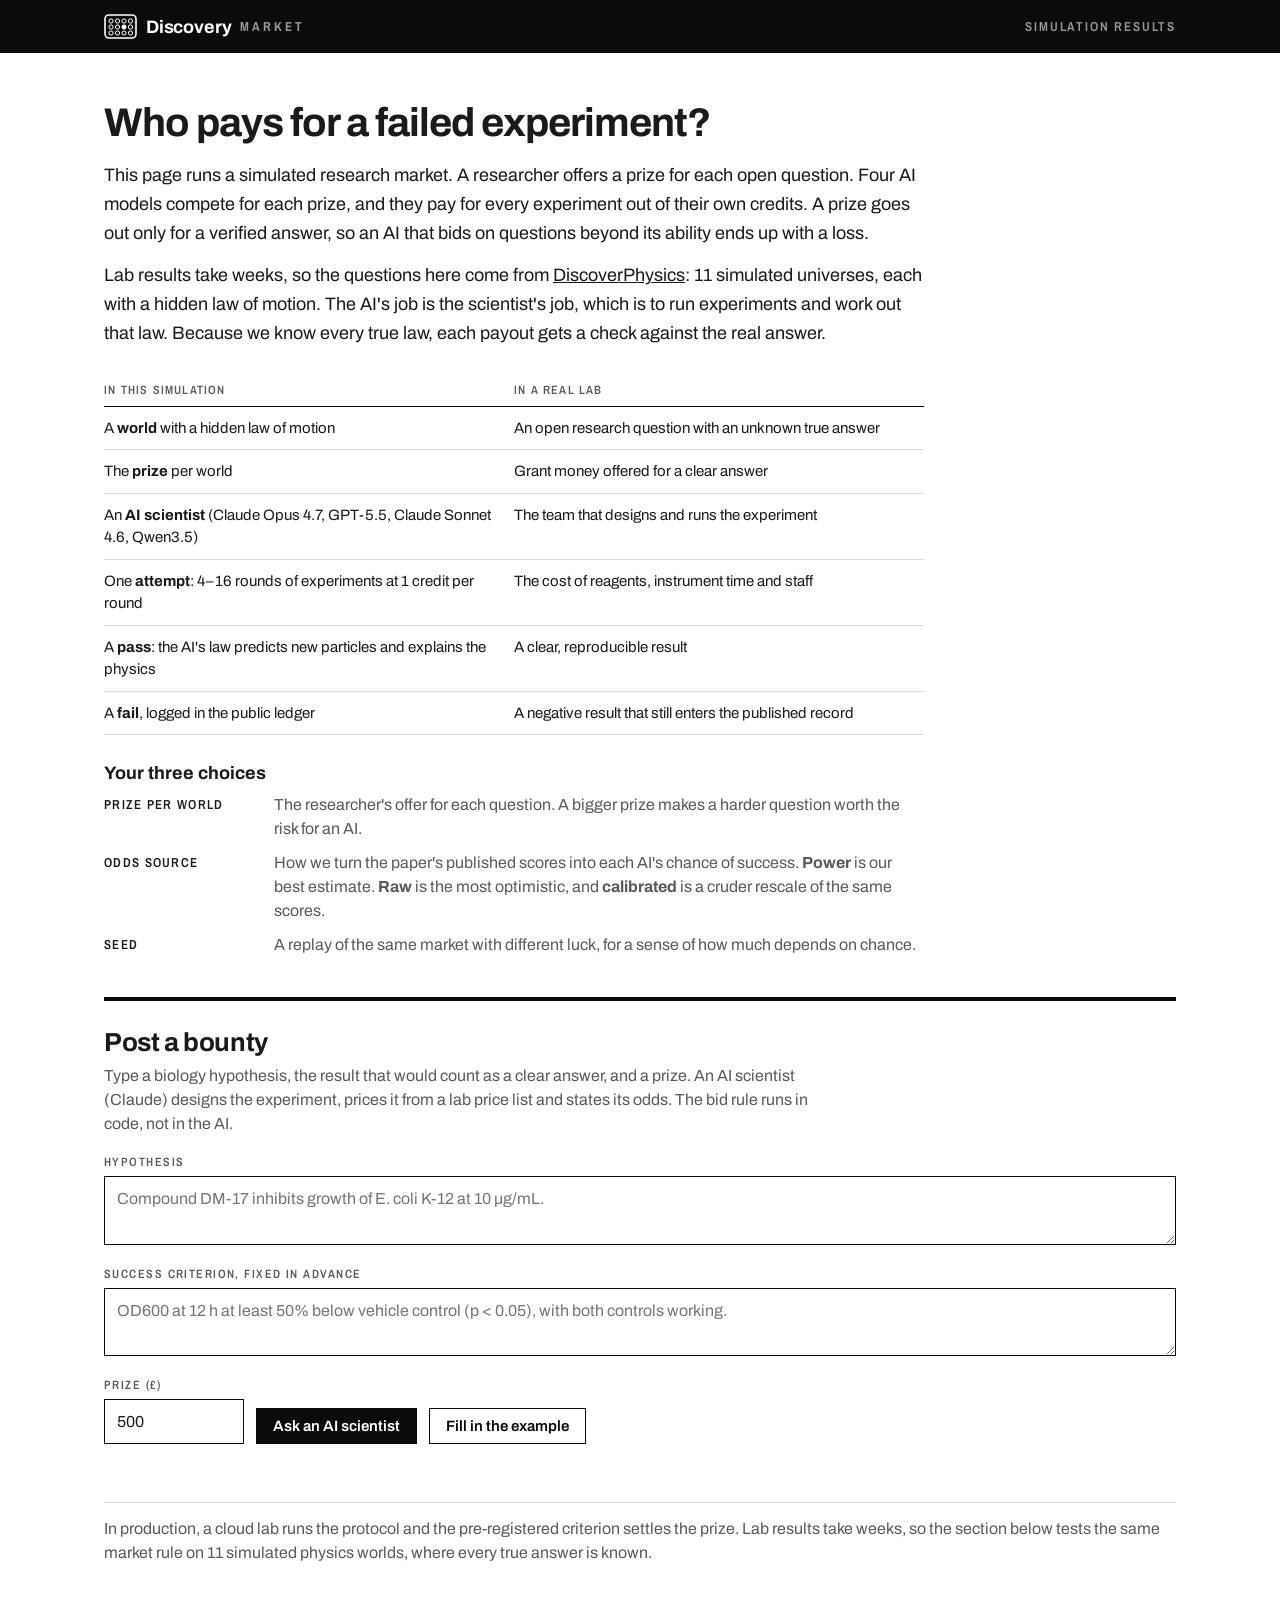
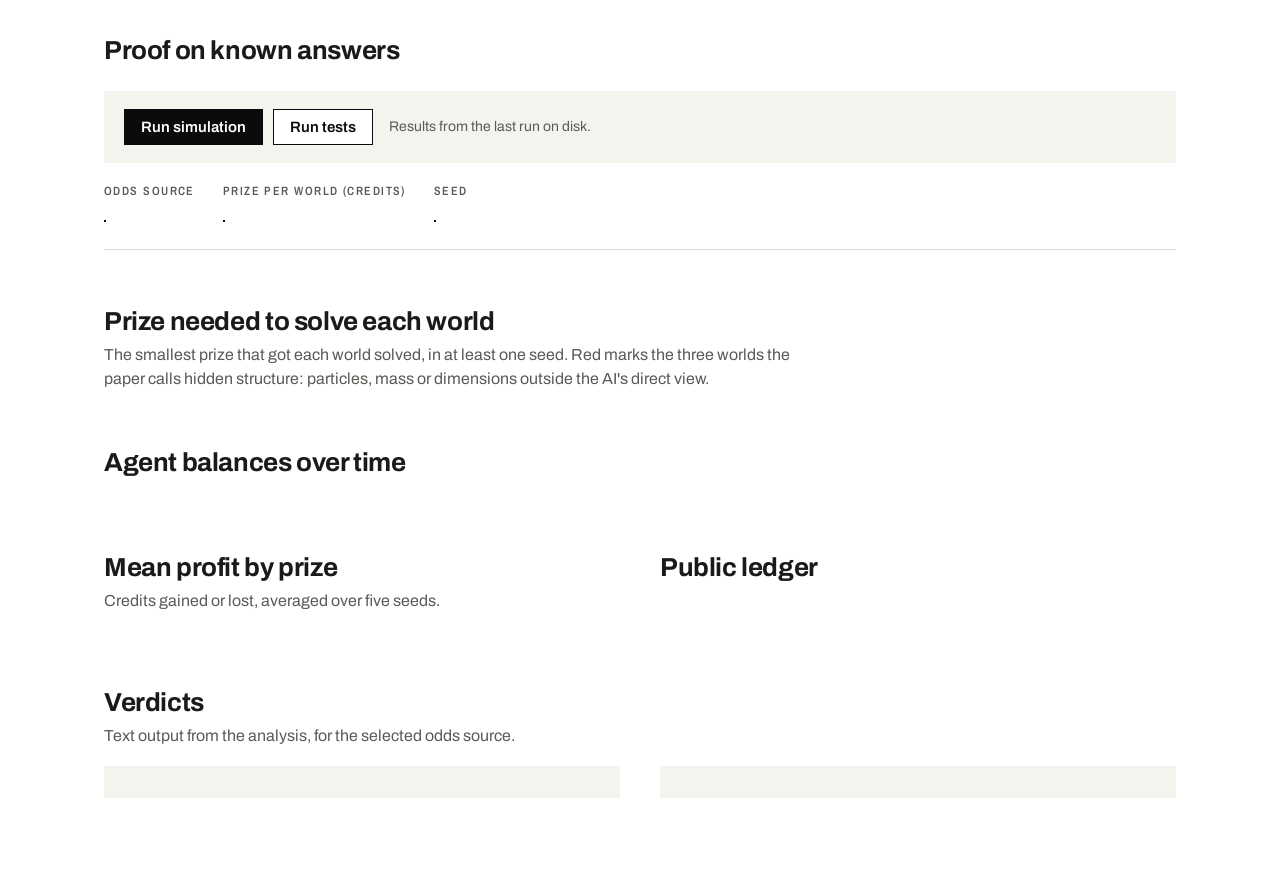
==== commit b4786809: "Merge real-attempts into phase5/forcebench Co-Authored-By: Devin AI <158243242+devin-ai-integration[" ====
--- a/report_template.html
+++ b/report_template.html
@@ -87,9 +87,7 @@
 .two { display: grid; grid-template-columns: minmax(0, 1fr) minmax(0, 1fr); gap: 40px; }
 pre.verdict { background: var(--soft); padding: 16px 18px; font: 13px/1.55 var(--mono); white-space: pre-wrap; margin: 0; }
 .empty { color: var(--ink-2); font-style: italic; padding: 14px 0; }
-.prov { margin: 14px 0 0; font: 600 12px var(--cond); letter-spacing: 0.1em; text-transform: uppercase; color: var(--ink-2); }
-.prov::before { content: "● "; color: var(--red); }
-@media (max-width: 760px) { .two { grid-template-columns: minmax(0, 1fr); } .bar { position: static; } #clearing, #balances { overflow-x: auto; } #clearing svg, #balances svg { min-width: 720px; } }
+@media (max-width: 760px) { .two { grid-template-columns: minmax(0, 1fr); } .bar { position: static; } }
 </style>
 </head>
 <body>
@@ -160,10 +158,9 @@
   <div class="ctl"><label>Prize per world (credits)</label><div class="seg" id="segPrize"></div></div>
   <div class="ctl"><label>Seed</label><div class="seg" id="segSeed"></div></div>
 </div>
-<p class="prov" id="prov"></p>
 
 <h2>Prize needed to solve each world</h2>
-<p class="sub">The smallest prize that got each world solved in at least 3 of 5 seeds. Red marks the three worlds the paper calls hidden structure: particles, mass or dimensions outside the AI's direct view.</p>
+<p class="sub">The smallest prize that got each world solved, in at least one seed. Red marks the three worlds the paper calls hidden structure: particles, mass or dimensions outside the AI's direct view.</p>
 <div id="clearing"></div>
 
 <h2>Agent balances over time</h2>
@@ -306,8 +303,6 @@
 }
 
 function render() {
-  $("prov").textContent = DATA.provenance ? DATA.provenance.label : "";
-  $("prov").dataset.kind = DATA.provenance ? DATA.provenance.kind : "";
   seg($("segSource"), DATA.sources, "source");
   seg($("segPrize"), DATA.prizes, "prize");
   seg($("segSeed"), DATA.seeds, "seed");
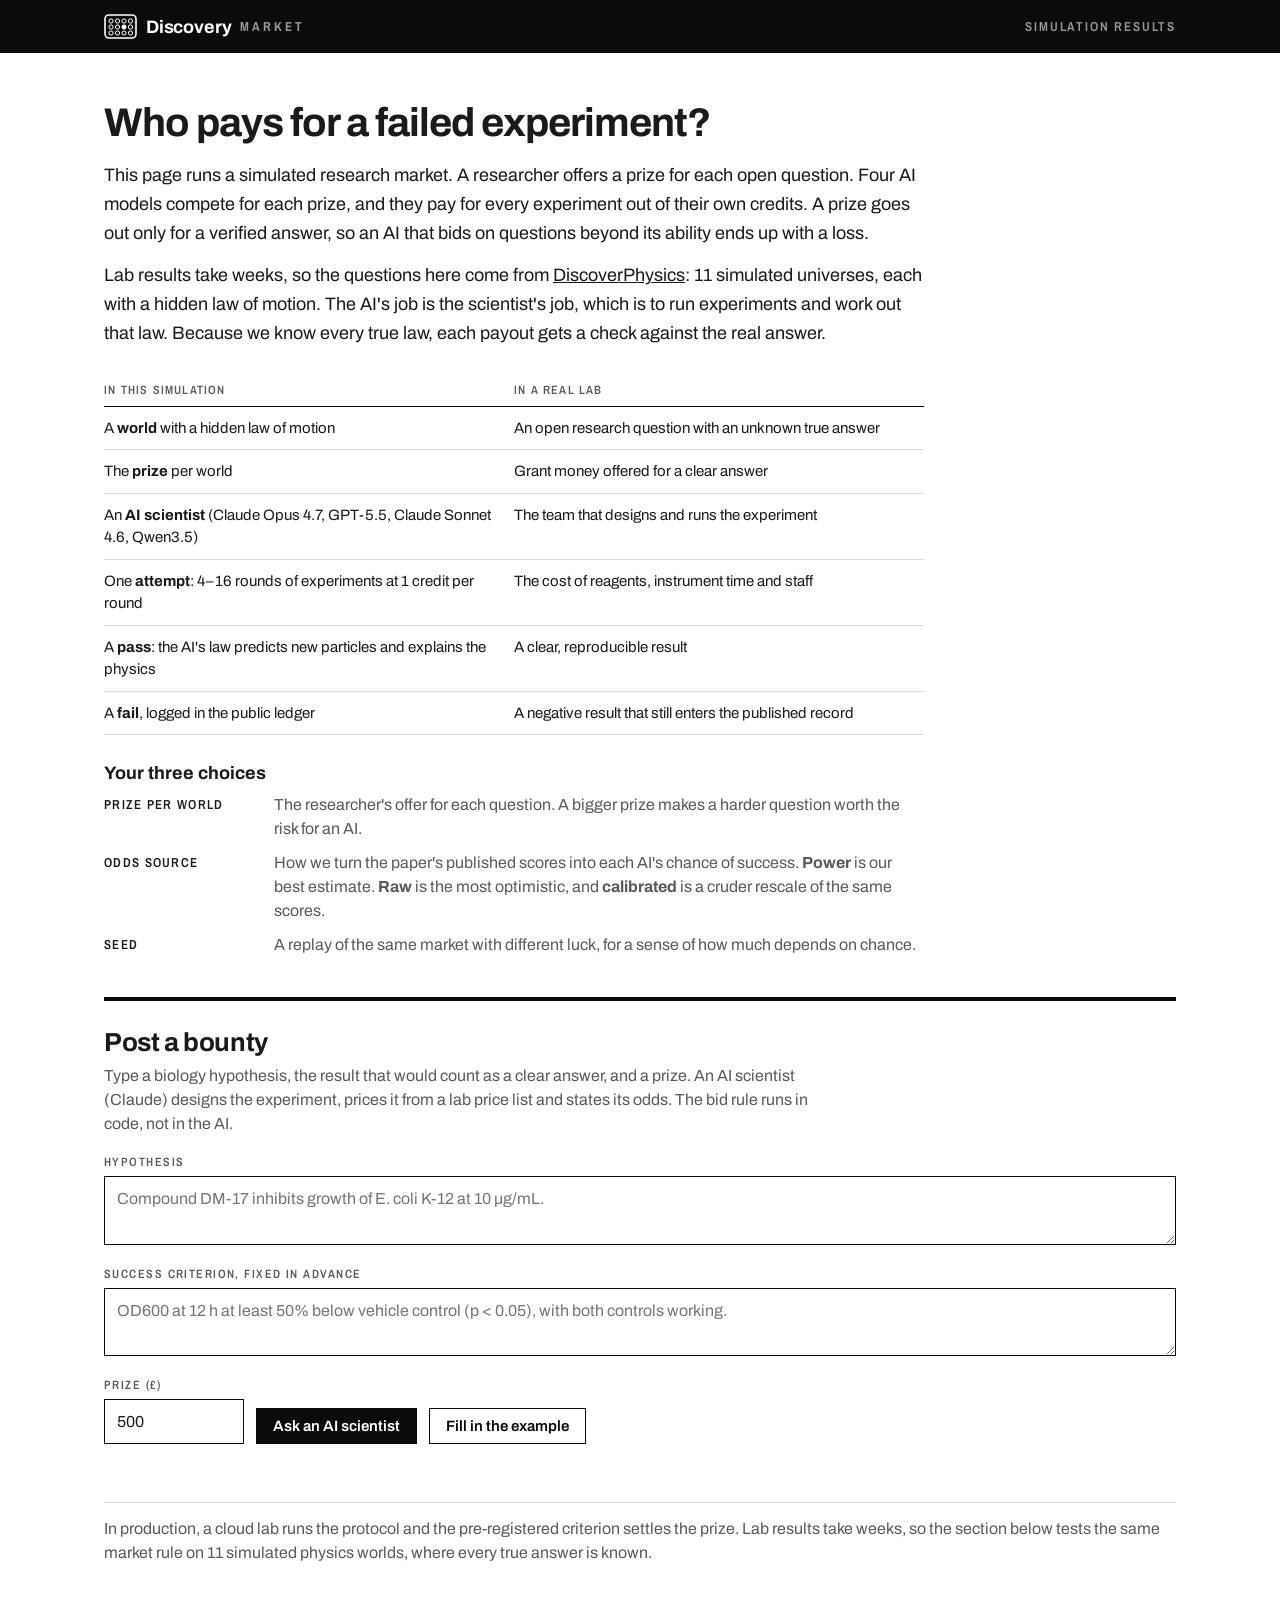
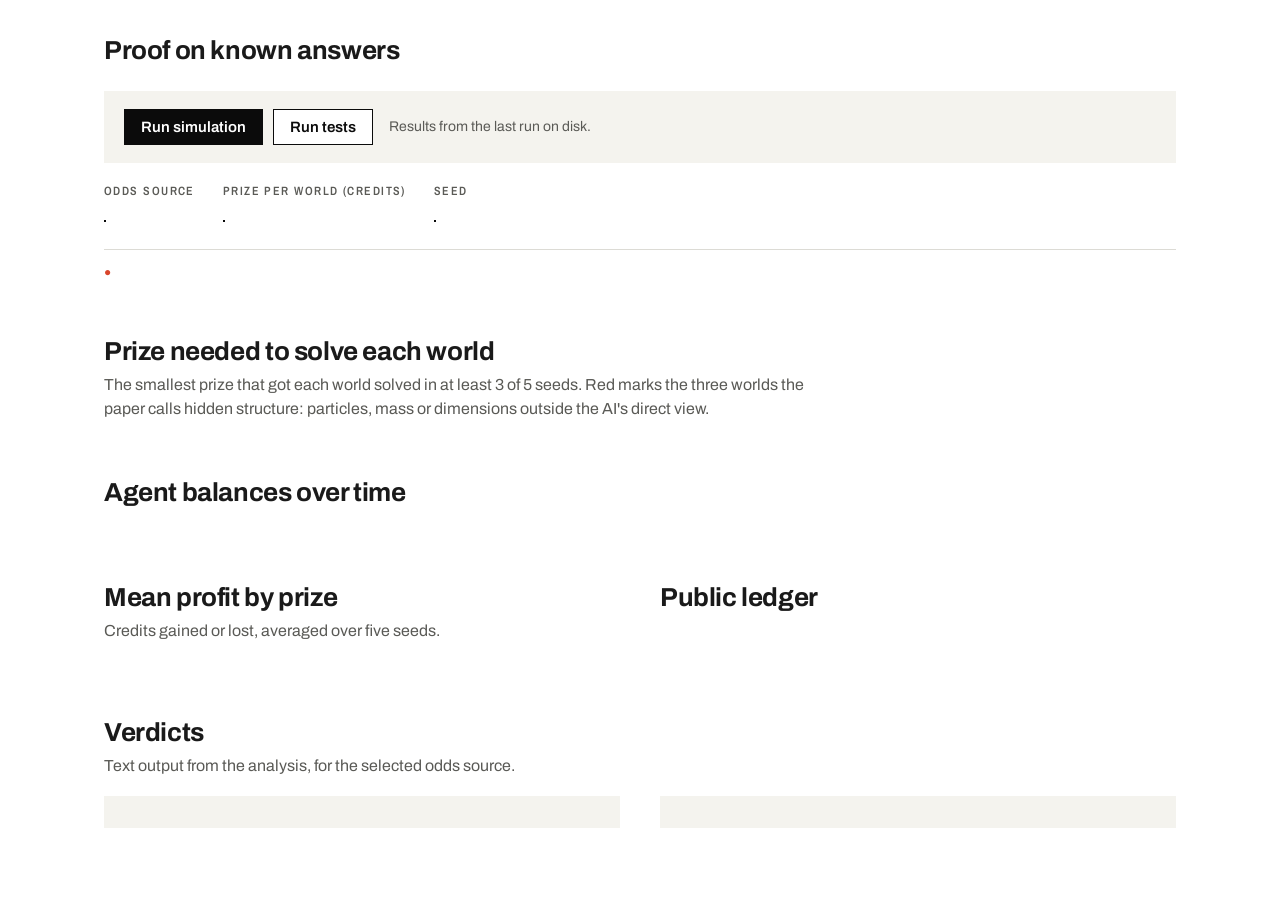
==== commit 25e22976: "Merge pull request #12 from Hack-Deploy/review/repro-dashboard-fixes [app-report] Atomic outputs, ha" ====
--- a/report_template.html
+++ b/report_template.html
@@ -87,7 +87,9 @@
 .two { display: grid; grid-template-columns: minmax(0, 1fr) minmax(0, 1fr); gap: 40px; }
 pre.verdict { background: var(--soft); padding: 16px 18px; font: 13px/1.55 var(--mono); white-space: pre-wrap; margin: 0; }
 .empty { color: var(--ink-2); font-style: italic; padding: 14px 0; }
-@media (max-width: 760px) { .two { grid-template-columns: minmax(0, 1fr); } .bar { position: static; } }
+.prov { margin: 14px 0 0; font: 600 12px var(--cond); letter-spacing: 0.1em; text-transform: uppercase; color: var(--ink-2); }
+.prov::before { content: "● "; color: var(--red); }
+@media (max-width: 760px) { .two { grid-template-columns: minmax(0, 1fr); } .bar { position: static; } #clearing, #balances { overflow-x: auto; } #clearing svg, #balances svg { min-width: 720px; } }
 </style>
 </head>
 <body>
@@ -158,9 +160,10 @@
   <div class="ctl"><label>Prize per world (credits)</label><div class="seg" id="segPrize"></div></div>
   <div class="ctl"><label>Seed</label><div class="seg" id="segSeed"></div></div>
 </div>
+<p class="prov" id="prov"></p>
 
 <h2>Prize needed to solve each world</h2>
-<p class="sub">The smallest prize that got each world solved, in at least one seed. Red marks the three worlds the paper calls hidden structure: particles, mass or dimensions outside the AI's direct view.</p>
+<p class="sub">The smallest prize that got each world solved in at least 3 of 5 seeds. Red marks the three worlds the paper calls hidden structure: particles, mass or dimensions outside the AI's direct view.</p>
 <div id="clearing"></div>
 
 <h2>Agent balances over time</h2>
@@ -303,6 +306,8 @@
 }
 
 function render() {
+  $("prov").textContent = DATA.provenance ? DATA.provenance.label : "";
+  $("prov").dataset.kind = DATA.provenance ? DATA.provenance.kind : "";
   seg($("segSource"), DATA.sources, "source");
   seg($("segPrize"), DATA.prizes, "prize");
   seg($("segSeed"), DATA.seeds, "seed");
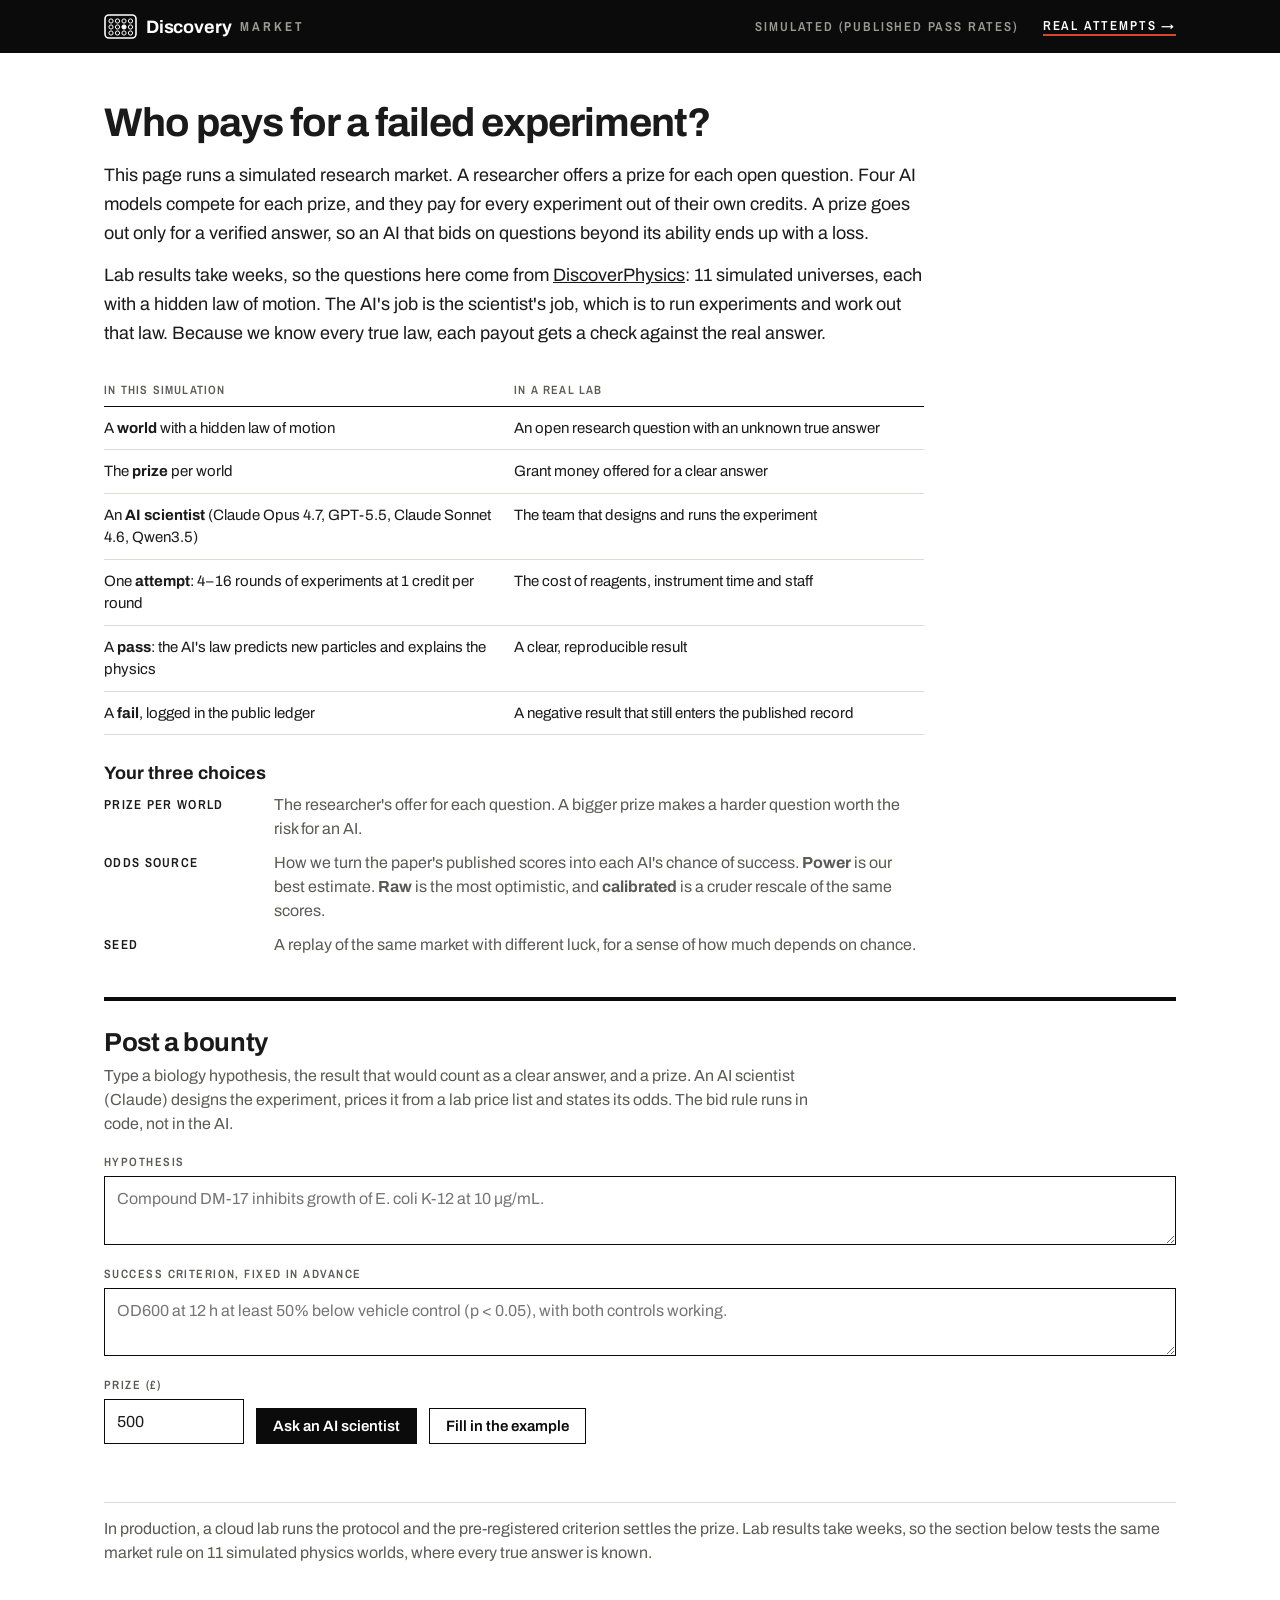
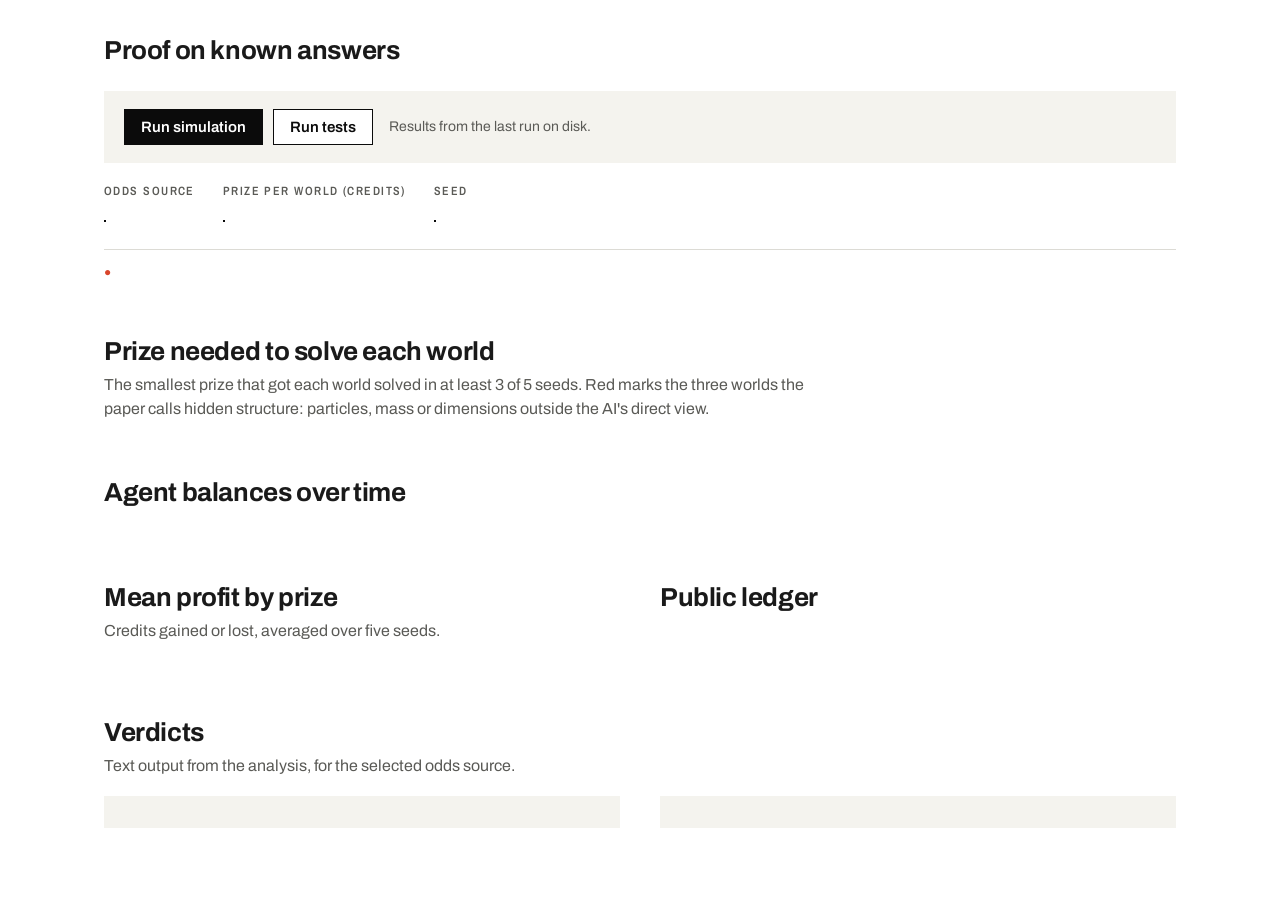
==== commit 802467c1: "Add Real attempts page to the results app: live ForceBench attempt, ARA replay, settled grid Co-Auth" ====
--- a/report_template.html
+++ b/report_template.html
@@ -18,6 +18,8 @@
 .lw1 { font: 700 18px/1 var(--sans); letter-spacing: -0.01em; }
 .lw2 { font: 700 13px/1 var(--cond); letter-spacing: 0.22em; text-transform: uppercase; color: #9A9A96; }
 .mast .page { font: 600 13px var(--cond); letter-spacing: 0.14em; text-transform: uppercase; color: #9A9A96; }
+.realnav { display: none; color: #fff !important; text-decoration: none; border-bottom: 2px solid var(--red); }
+.app .realnav { display: inline; }
 .wrap { max-width: 1120px; margin: 0 auto; padding: 0 24px 96px; }
 
 .bar { display: flex; flex-wrap: wrap; gap: 28px; align-items: flex-end; padding: 20px 0; border-bottom: 1px solid var(--rule); position: sticky; top: 0; background: var(--paper); z-index: 2; }
@@ -95,7 +97,8 @@
 <body>
 <header class="mast"><div class="in">
   <a class="logo" href="index.html"><svg width="33" height="25" viewBox="0 0 33 25" aria-hidden="true"><rect x="1" y="1" width="31" height="23" rx="4" fill="none" stroke="#fff" stroke-width="1.6"/><g fill="none" stroke="#fff" stroke-width="1"><circle cx="7" cy="7" r="2.1"/><circle cx="13.5" cy="7" r="2.1"/><circle cx="20" cy="7" r="2.1"/><circle cx="26.5" cy="7" r="2.1"/><circle cx="7" cy="13" r="2.1"/><circle cx="13.5" cy="13" r="2.1"/><circle cx="20" cy="13" r="2.1" fill="#fff"/><circle cx="26.5" cy="13" r="2.1"/><circle cx="7" cy="19" r="2.1"/><circle cx="13.5" cy="19" r="2.1"/><circle cx="20" cy="19" r="2.1"/><circle cx="26.5" cy="19" r="2.1"/></g></svg><span class="lw1">Discovery</span><span class="lw2">Market</span></a>
-  <span class="page">Simulation results</span>
+  <span class="page">Simulated (published pass rates)</span>
+  <a class="page realnav" href="/real">Real attempts →</a>
 </div></header>
 
 <main class="wrap">
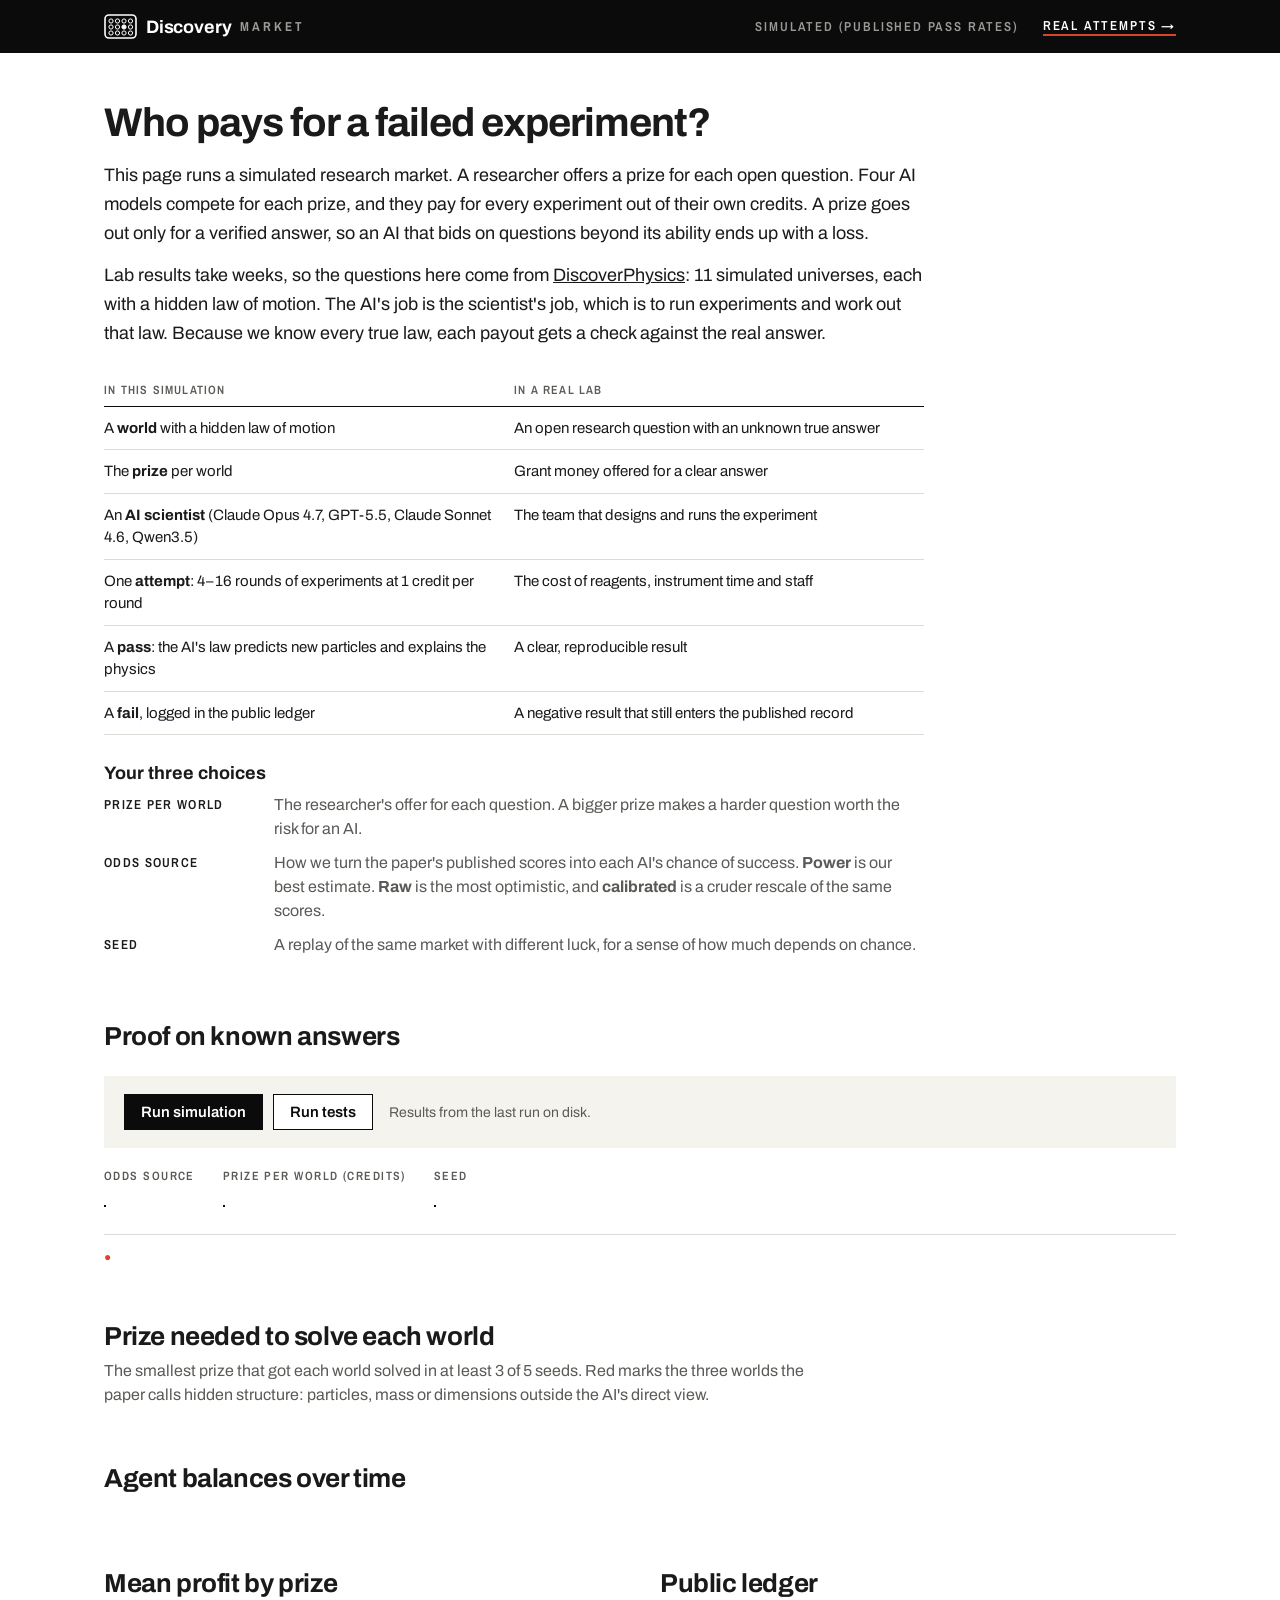
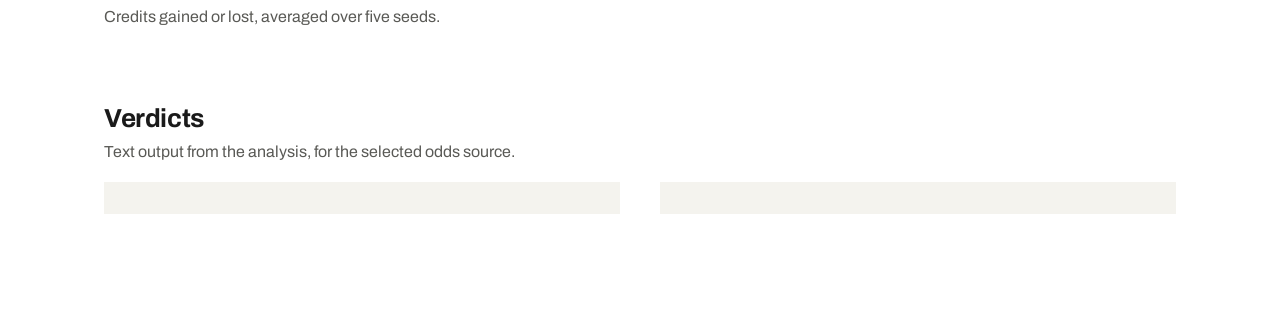
==== commit 7116323a: "Implement three-page app backend and live market Co-Authored-By: Devin AI <158243242+devin-ai-integr" ====
--- a/report_template.html
+++ b/report_template.html
@@ -42,26 +42,7 @@
 .choices dt { font: 600 13px var(--cond); letter-spacing: 0.1em; text-transform: uppercase; padding-top: 3px; }
 .choices dd { margin: 0; color: var(--ink-2); }
 @media (max-width: 760px) { .choices { grid-template-columns: minmax(0, 1fr); gap: 2px; } .choices dd { margin-bottom: 10px; } .map td:first-child { width: auto; } }
-.bounty { display: none; border-top: 4px solid var(--black); margin-top: 32px; padding-top: 8px; }
-.app .bounty { display: block; }
-.bounty h2 { margin-top: 18px; }
-.bounty label { display: block; font: 600 12px var(--cond); letter-spacing: 0.12em; text-transform: uppercase; color: var(--ink-2); margin: 14px 0 6px; }
-.bounty textarea, .bounty input { width: 100%; font: 16px/1.45 var(--sans); padding: 10px 12px; border: 1px solid var(--black); background: #fff; color: var(--ink); resize: vertical; }
-.bounty textarea:focus, .bounty input:focus { outline: 2px solid var(--red); outline-offset: 1px; }
-.brow { display: flex; gap: 12px; align-items: flex-end; flex-wrap: wrap; }
-.brow > div { width: 140px; }
-.err { color: var(--red); font-size: 14px; margin: 8px 0 0; min-height: 1em; }
-.note { color: var(--ink-2); font-size: 14px; margin: 4px 0 0; }
-.verdictline { font: 700 24px/1.3 var(--sans); letter-spacing: -0.01em; margin: 28px 0 6px; }
-.verdictline.yes { color: #1E7A45; } .verdictline.no { color: var(--red); }
-.bgrid { display: grid; grid-template-columns: minmax(0, 1.2fr) minmax(0, 1fr); gap: 40px; margin-top: 18px; }
-.bgrid h3 { font: 700 15px var(--sans); margin: 0 0 8px; }
-.bgrid ol, .bgrid ul { margin: 0 0 18px; padding-left: 20px; }
-.bgrid li { margin-bottom: 4px; }
-.tag { display: inline-block; font: 600 12px var(--cond); letter-spacing: 0.1em; text-transform: uppercase; padding: 3px 7px; background: var(--soft); margin-right: 6px; }
-.bridge { margin: 36px 0 0; padding: 14px 0; border-top: 1px solid var(--rule); color: var(--ink-2); }
 h2.proof { display: none; } .app h2.proof { display: block; }
-@media (max-width: 760px) { .bgrid { grid-template-columns: minmax(0, 1fr); } }
 .runbox { background: var(--soft); padding: 18px 20px; margin-top: 24px; display: none; }
 .app .runbox { display: block; }
 .runbox .row { display: flex; gap: 10px; flex-wrap: wrap; align-items: center; }
@@ -126,26 +107,6 @@
     <dt>Odds source</dt><dd>How we turn the paper's published scores into each AI's chance of success. <b>Power</b> is our best estimate. <b>Raw</b> is the most optimistic, and <b>calibrated</b> is a cruder rescale of the same scores.</dd>
     <dt>Seed</dt><dd>A replay of the same market with different luck, for a sense of how much depends on chance.</dd>
   </dl>
-</section>
-
-<section class="bounty">
-  <h2>Post a bounty</h2>
-  <p class="sub">Type a biology hypothesis, the result that would count as a clear answer, and a prize. An AI scientist (Claude) designs the experiment, prices it from a lab price list and states its odds. The bid rule runs in code, not in the AI.</p>
-  <form id="bForm" novalidate>
-    <label for="bHyp">Hypothesis</label>
-    <textarea id="bHyp" rows="2" placeholder="Compound DM-17 inhibits growth of E. coli K-12 at 10 µg/mL."></textarea>
-    <label for="bCrit">Success criterion, fixed in advance</label>
-    <textarea id="bCrit" rows="2" placeholder="OD600 at 12 h at least 50% below vehicle control (p &lt; 0.05), with both controls working."></textarea>
-    <div class="brow">
-      <div><label for="bPrize">Prize (£)</label><input id="bPrize" type="number" min="1" step="1" value="500"></div>
-      <button type="submit" class="act" id="bGo">Ask an AI scientist</button>
-      <button type="button" class="act ghost" id="bEx">Fill in the example</button>
-    </div>
-    <p class="err" id="bErr"></p>
-    <p class="note" id="bMode"></p>
-  </form>
-  <div id="bOut"></div>
-  <p class="bridge">In production, a cloud lab runs the protocol and the pre-registered criterion settles the prize. Lab results take weeks, so the section below tests the same market rule on 11 simulated physics worlds, where every true answer is known.</p>
 </section>
 
 <h2 class="proof">Proof on known answers</h2>
@@ -320,65 +281,6 @@
 }
 
 
-function oddsBar(p, be) {
-  const W = 620, H = 64, L = 4, R = 4, X = v => L + Math.min(v, 1) * (W - L - R);
-  const lab = (x, y, t, c, w) => `<text x="${x}" y="${y}" font-size="13" font-weight="${w}" fill="${c}" text-anchor="${x > W * 0.7 ? "end" : "start"}">${t}</text>`;
-  return `<svg viewBox="0 0 ${W} ${H}" style="max-width:${W}px" role="img" aria-label="Stated chance ${Math.round(p * 100)} percent against break-even ${Math.round(be * 100)} percent">
-    <rect x="${L}" y="20" width="${W - L - R}" height="14" fill="#F4F3EE"/>
-    <rect x="${L}" y="20" width="${X(p) - L}" height="14" fill="${p > be ? "#0B0B0B" : "#D9452B"}"/>
-    <line x1="${X(be)}" y1="16" x2="${X(be)}" y2="38" stroke="#D9452B" stroke-width="2" stroke-dasharray="3 3"/>
-    ${lab(X(p), 13, `AI's stated chance ${Math.round(p * 100)}%`, "#0B0B0B", 600)}
-    ${lab(X(be), 54, `break-even ${Math.round(be * 100)}%`, "#D9452B", 400)}</svg>`;
-}
-
-function showBounty(r) {
-  const d = r.design, k = r.decision, li = k.line_items;
-  const src = r.source === "live" ? `<span class="tag">Live · ${esc(r.model)}</span>` : `<span class="tag">Saved example</span>`;
-  $("bOut").innerHTML = `
-    <p class="verdictline ${k.bids ? "yes" : "no"}">${esc(k.reason)}</p>
-    <p class="note">${src}${esc(r.request.hypothesis)} · prize £${r.request.prize}</p>
-    ${oddsBar(k.p, k.break_even)}
-    <div class="bgrid">
-      <div>
-        <h3>Proposed protocol</h3><ol>${d.protocol_steps.map(x => `<li>${esc(x)}</li>`).join("")}</ol>
-        <h3>Controls</h3><ul>${d.controls.map(x => `<li>${esc(x)}</li>`).join("")}</ul>
-        <h3>Result that would refute the hypothesis</h3><p>${esc(d.result_that_would_refute)}</p>
-      </div>
-      <div>
-        <h3>Cost, from the lab price list</h3>
-        <table><thead><tr><th>Item</th><th class="r">Qty</th><th class="r">£</th></tr></thead><tbody>
-        ${li.map(x => `<tr><td>${esc(x.item)}</td><td class="r">${x.quantity}</td><td class="r">${x.cost.toFixed(2)}</td></tr>`).join("")}
-        <tr><td><b>Total</b></td><td></td><td class="r"><b>${k.cost.toFixed(2)}</b></td></tr></tbody></table>
-        <h3 style="margin-top:18px">Why ${Math.round(k.p * 100)}%</h3><p>${esc(d.why_this_probability)}</p>
-        <h3>Main risks</h3><ul>${d.main_risks.map(x => `<li>${esc(x)}</li>`).join("")}</ul>
-        <h3>Biosafety</h3><p>BSL-${d.biosafety_level}. ${esc(d.safety_notes)}</p>
-      </div>
-    </div>`;
-}
-
-async function initBounty() {
-  const info = await (await fetch("/api/bounty/info")).json();
-  $("bMode").textContent = info.live
-    ? `Live mode: each request calls ${info.model}.`
-    : "No ANTHROPIC_API_KEY found, so the button shows a saved example instead of a live design. Add the key to a .env file and restart the app for live mode.";
-  $("bEx").onclick = () => { $("bHyp").value = info.example.hypothesis; $("bCrit").value = info.example.criterion; $("bPrize").value = info.example.prize; $("bErr").textContent = ""; };
-  ["bHyp", "bCrit", "bPrize"].forEach(id => $(id).addEventListener("input", () => { $("bErr").textContent = ""; }));
-  $("bForm").onsubmit = async e => {
-    e.preventDefault();
-    const hyp = $("bHyp").value.trim(), crit = $("bCrit").value.trim(), prize = Number($("bPrize").value);
-    if (info.live && (!hyp || !crit)) { $("bErr").textContent = "Enter a hypothesis and a success criterion first."; return; }
-    if (info.live && !(prize > 0)) { $("bErr").textContent = "Enter a prize above zero."; return; }
-    const go = $("bGo"); go.disabled = true; go.textContent = info.live ? "Designing the experiment…" : "Loading the example…";
-    try {
-      const r = await (await fetch("/api/bounty", { method: "POST", headers: { "Content-Type": "application/json" },
-        body: JSON.stringify(info.live ? { hypothesis: hyp, criterion: crit, prize } : info.example) })).json();
-      if (!r.ok) { $("bErr").textContent = r.error; return; }
-      showBounty(r);
-    } catch (err) { $("bErr").textContent = "No response from the app server."; }
-    finally { go.disabled = false; go.textContent = "Ask an AI scientist"; }
-  };
-}
-
 async function call(path, btn, label) {
   const btns = document.querySelectorAll(".act"); btns.forEach(b => b.disabled = true);
   const st = $("status"); st.className = "status"; st.textContent = `${label}…`;
@@ -399,7 +301,6 @@
   if (!DATA) {
     document.body.classList.add("app");
     DATA = await (await fetch("/api/data")).json();
-    initBounty();
   } else {
     document.querySelector(".logo").href = "../index.html";
   }
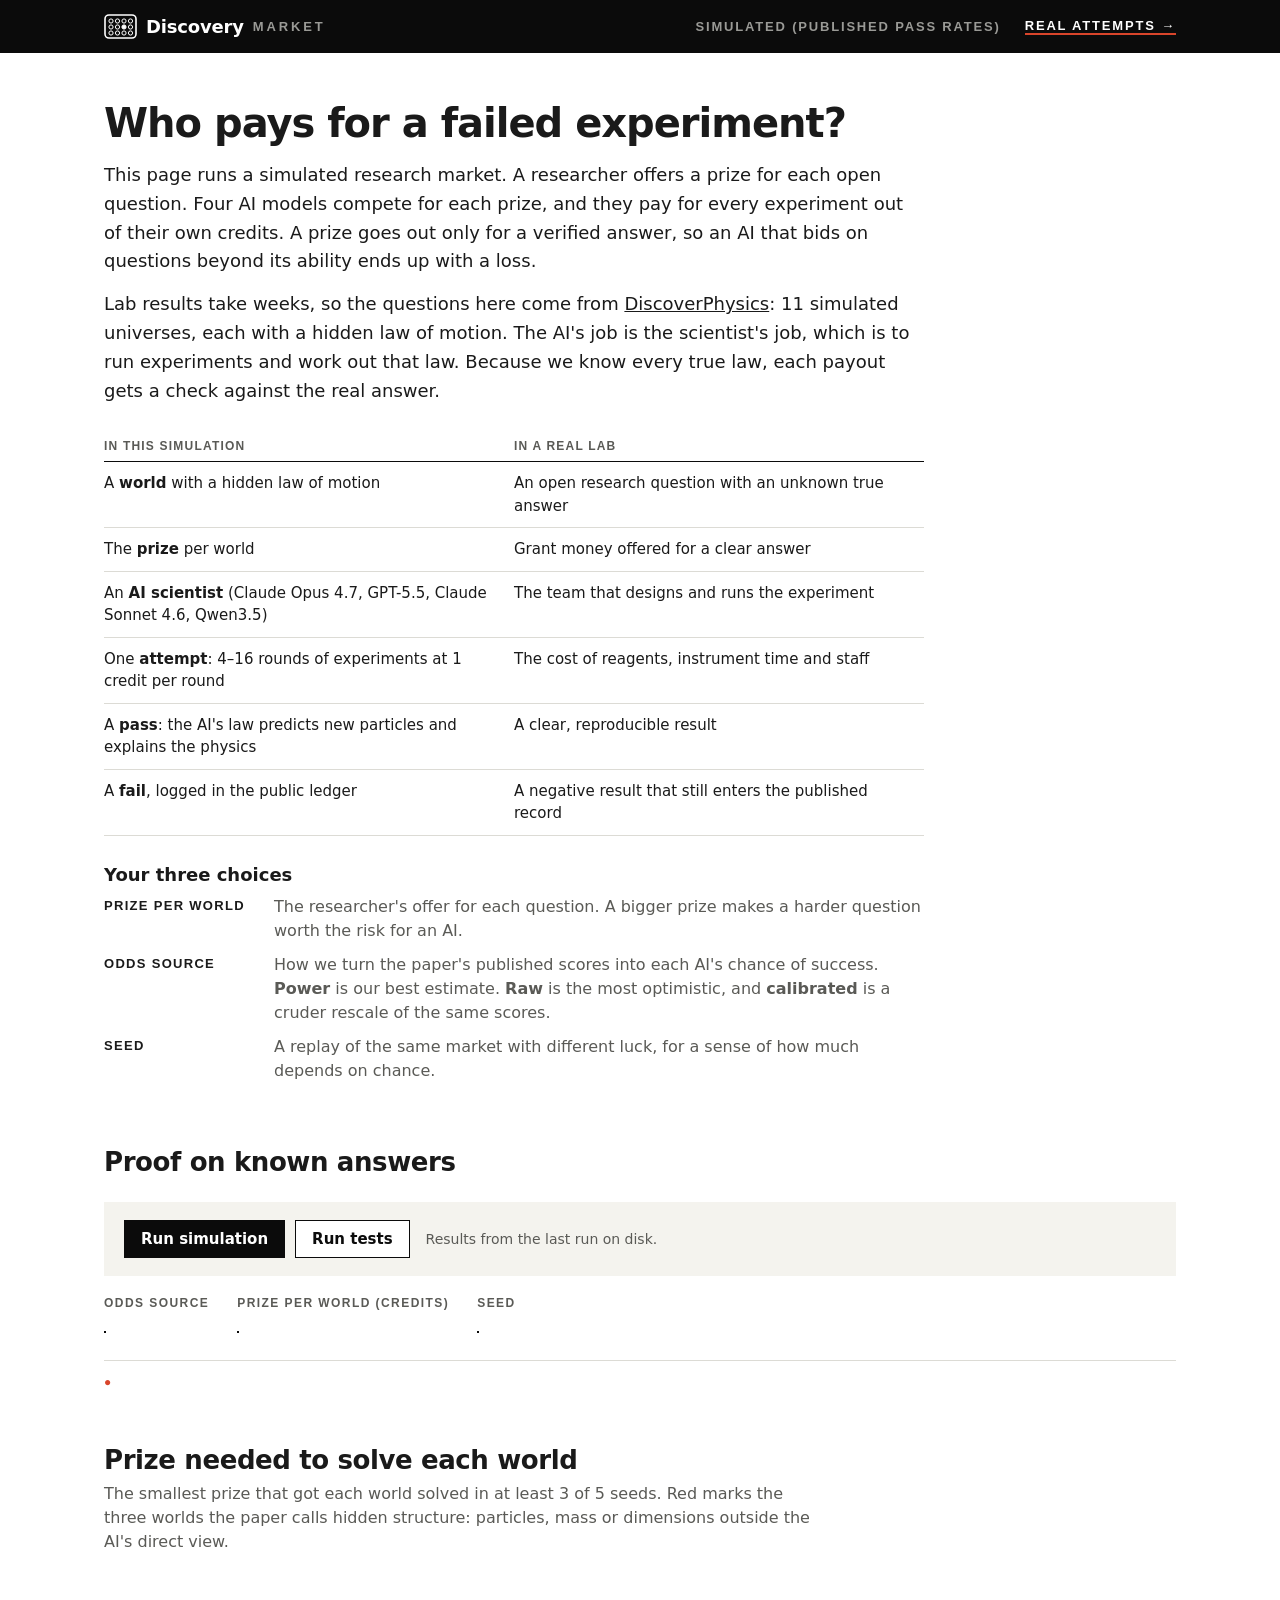
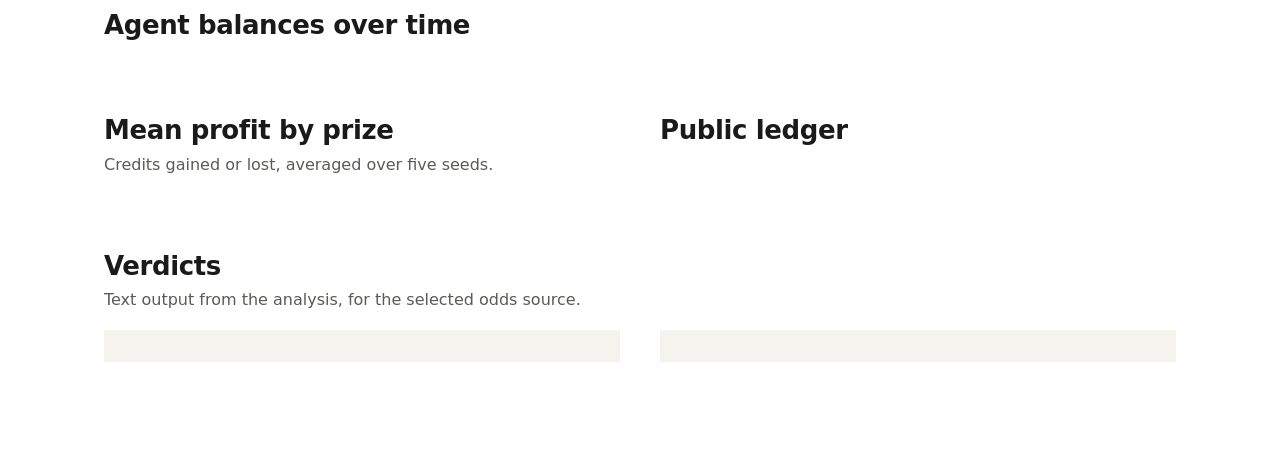
==== commit 6d9fdd51: "[app-report] keep report self-contained and retain unknown balances Co-Authored-By: Devin AI <158243" ====
--- a/report_template.html
+++ b/report_template.html
@@ -4,9 +4,6 @@
 <meta charset="utf-8">
 <meta name="viewport" content="width=device-width, initial-scale=1">
 <title>Discovery Market · Results</title>
-<link rel="preconnect" href="https://fonts.googleapis.com">
-<link rel="preconnect" href="https://fonts.gstatic.com" crossorigin>
-<link href="https://fonts.googleapis.com/css2?family=Archivo+Narrow:wght@500;600;700&family=Archivo:wght@400;600;700&family=IBM+Plex+Mono:wght@400;500&display=swap" rel="stylesheet">
 <style>
 :root { --black: #0B0B0B; --ink: #1A1A1A; --ink-2: #5A5A56; --rule: #DCDBD5; --paper: #FFFFFF; --soft: #F4F3EE; --red: #D9452B;
   --sans: 'Archivo', system-ui, sans-serif; --cond: 'Archivo Narrow', 'Arial Narrow', sans-serif; --mono: 'IBM Plex Mono', ui-monospace, monospace; }
